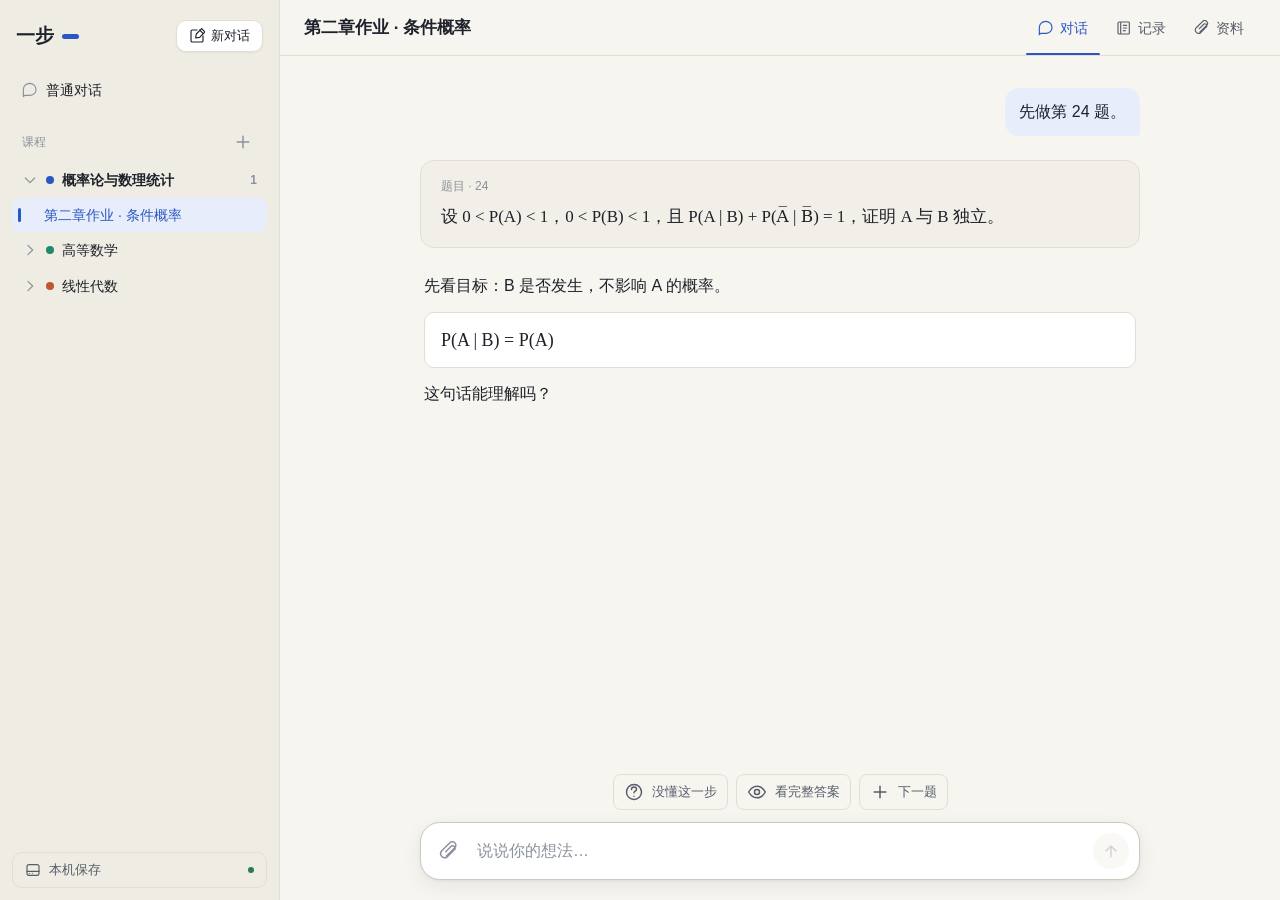
==== prototype/index.html @ a4c015f1 "Build StudentHelper web workspace and native iPhone client" ====
<!doctype html>
<html lang="zh-CN">
<head>
  <meta charset="utf-8"><meta name="viewport" content="width=device-width, initial-scale=1, viewport-fit=cover"><meta name="theme-color" content="#F7F5F0">
  <title>一步 · 从作业开始</title>
  <link rel="icon" href="data:image/svg+xml,%3Csvg xmlns='http://www.w3.org/2000/svg' viewBox='0 0 64 64'%3E%3Crect width='64' height='64' rx='16' fill='%23F7F5F0'/%3E%3Cpath d='M16 32h32' stroke='%232A57C4' stroke-width='6' stroke-linecap='round'/%3E%3C/svg%3E">
  <link rel="stylesheet" href="workspace.css"><script src="store.js" defer></script><script src="workspace.js" defer></script>
</head>
<body>
  <div class="yb-app">
    <aside class="yb-sidebar" id="sidebar" aria-label="课程与对话">
      <div class="yb-brandrow"><a class="yb-brand" href="#/">一步<span class="yb-brand-mark" aria-hidden="true"></span></a><button class="yb-btn yb-secondary" data-action="new" id="new-chat"></button></div>
      <nav class="yb-navigation" id="navigation"></nav><button class="yb-local yb-btn" data-action="account" id="account"></button>
    </aside>
    <button class="yb-scrim" id="nav-scrim" aria-label="收起课程列表" hidden></button>
    <main class="yb-main">
      <header class="yb-topbar"><button class="yb-btn yb-icon yb-mobile-menu" data-action="menu" aria-label="打开课程列表" aria-expanded="false" aria-controls="sidebar" id="mobile-menu"></button><div class="yb-top-title" id="top-title"></div><div id="question-jump"></div><nav class="yb-tabs" id="tabs" aria-label="课程内容"></nav></header>
      <div class="yb-stage" id="stage"></div>
    </main>
  </div>
  <div id="popover-root"></div><dialog class="yb-dialog" id="dialog" aria-labelledby="dialog-title"></dialog><div class="yb-toast" id="toast" role="status" hidden></div>
  <input id="file-input" type="file" accept="image/*,.pdf,.ppt,.pptx,.doc,.docx,.txt" multiple hidden>
</body>
</html>
---- prototype/workspace.css ----
:root{--paper:#F7F5F0;--paper-side:#EFECE4;--surface:#FFF;--surface-sunk:#F2EFE8;--ink:#1D2129;--ink-2:#565D69;--ink-3:#8B919B;--ink-4:#B8BCC3;--line:#E2DED4;--line-strong:#CFCAC0;--accent:#2A57C4;--accent-hover:#234AA8;--accent-soft:#E7EDFA;--amber:#A86A12;--amber-soft:#FBF0DA;--danger:#B93A26;--danger-soft:#FAE7E3;--ok:#2E7A4E;--scrim:rgba(20,22,26,.36);--font-ui:-apple-system,BlinkMacSystemFont,"Segoe UI","PingFang SC","Hiragino Sans GB","Microsoft YaHei UI","Microsoft YaHei",sans-serif;--font-math:"Cambria Math","STIX Two Math","Times New Roman","Songti SC",SimSun,serif;--side-w:280px;--col-chat:720px;--col-doc:720px;--sh-1:0 1px 2px rgba(29,33,41,.06);--sh-2:0 1px 3px rgba(29,33,41,.06),0 6px 20px rgba(29,33,41,.07);--sh-3:0 4px 12px rgba(29,33,41,.08),0 16px 40px rgba(29,33,41,.14);--ease-out:cubic-bezier(.2,0,0,1);--ease-in:cubic-bezier(.4,0,1,1)}
*{box-sizing:border-box}html,body{margin:0;height:100%;overflow:hidden}body{font:400 15px/24px var(--font-ui);color:var(--ink);background:var(--paper);-webkit-font-smoothing:antialiased;text-rendering:optimizeLegibility}button,input,textarea{font:inherit}button{cursor:pointer;color:inherit}button:disabled{cursor:default;opacity:.4}a{color:var(--accent);text-decoration:none}button,input,textarea,a,summary{-webkit-tap-highlight-color:transparent}button:focus-visible,a:focus-visible,summary:focus-visible{outline:2px solid var(--accent);outline-offset:3px}input:focus-visible,textarea:focus-visible{outline:none}svg{width:20px;height:20px;flex-shrink:0;vertical-align:middle}h1,h2,h3,p{margin:0}h1{font-size:22px;line-height:30px;font-weight:600}h2{font-size:17px;line-height:26px;font-weight:600}p{overflow-wrap:anywhere}small{font-size:12px;line-height:18px;color:var(--ink-3)}[hidden]{display:none!important}
.yb-app{display:flex;height:100dvh}.yb-sidebar{width:var(--side-w);flex-shrink:0;background:var(--paper-side);border-right:1px solid var(--line);padding:12px;display:flex;flex-direction:column;z-index:30}.yb-brandrow{height:48px;display:flex;align-items:center;justify-content:space-between;gap:12px;margin:0 4px 12px}.yb-brand{color:var(--ink);font-size:19px;font-weight:600;display:flex;align-items:center;gap:8px}.yb-brand-mark{height:5px;width:17px;border-radius:9px;background:var(--accent)}.yb-btn{height:36px;display:inline-flex;align-items:center;justify-content:center;gap:8px;padding:0 12px;border:1px solid transparent;border-radius:10px;font-size:14px;line-height:20px;font-weight:500;background:transparent;white-space:nowrap;transition:background 180ms,color 180ms,border-color 180ms,transform 120ms var(--ease-out)}.yb-btn:active:not(:disabled),.yb-chip:active{transform:scale(.97);transition:transform 80ms}.yb-primary{color:#FFF;background:var(--accent)}.yb-secondary{background:var(--surface);border-color:var(--line);box-shadow:var(--sh-1)}.yb-ghost{color:var(--ink-2)}.yb-icon{width:36px;padding:0}.yb-brandrow .yb-btn{height:32px;font-size:13px;gap:6px}.yb-brandrow .yb-btn svg{width:16px;height:16px}.yb-navigation{flex:1;overflow-y:auto;scrollbar-width:thin;padding-bottom:24px}.yb-navrow{display:flex;width:100%;align-items:center;gap:8px;min-height:36px;padding:6px 10px;text-align:left;border:0;background:transparent;border-radius:8px;font-size:14px;line-height:20px;position:relative}.yb-navrow .yb-nav-name{flex:1;min-width:0;overflow:hidden;text-overflow:ellipsis;white-space:nowrap}.yb-navrow svg{width:16px;height:16px;color:var(--ink-3)}.yb-course.selected>.yb-navrow{font-weight:600}.yb-chevron{transition:transform 240ms var(--ease-out)}.yb-course.expanded>.yb-navrow .yb-chevron{transform:rotate(90deg)}.yb-course-dot{width:8px;height:8px;border-radius:50%;flex-shrink:0}.yb-count{font-size:12px;line-height:16px;color:var(--ink-3)}.yb-group-title{display:flex;align-items:center;justify-content:space-between;margin:20px 10px 6px;color:var(--ink-3);font:500 12px/16px var(--font-ui)}.yb-group-title button{width:28px;height:28px}.yb-session-group{overflow:hidden;display:grid;grid-template-rows:0fr;transition:grid-template-rows 240ms var(--ease-out)}.yb-course.expanded .yb-session-group{grid-template-rows:1fr}.yb-session-inner{overflow:hidden;min-height:0}.yb-session{padding-left:32px;min-height:34px;color:var(--ink-2);font-size:14px}.yb-session.selected{background:var(--accent-soft);color:var(--accent)}.yb-session.selected::before{content:"";position:absolute;width:3px;left:6px;top:10px;bottom:10px;border-radius:9px;background:var(--accent)}.yb-draft{color:var(--amber);font-size:12px}.yb-all{color:var(--ink-3);font-size:12px;padding-left:32px}.yb-local{width:100%;justify-content:flex-start;border:1px solid var(--line);color:var(--ink-2);font-size:13px}.yb-local svg{width:16px;height:16px}.yb-save-dot{width:6px;height:6px;background:var(--ok);border-radius:50%;margin-left:auto}.yb-main{flex:1;min-width:0;display:flex;flex-direction:column}.yb-topbar{height:56px;flex-shrink:0;display:flex;align-items:center;gap:12px;padding:0 24px;border-bottom:1px solid var(--line);background:var(--paper)}.yb-top-title{font-size:17px;line-height:26px;font-weight:600;min-width:0;overflow:hidden;text-overflow:ellipsis;white-space:nowrap}.yb-tabs{display:flex;gap:4px;margin-left:auto;align-self:stretch;position:relative;flex-shrink:0}.yb-tab{display:flex;gap:6px;align-items:center;padding:0 12px;background:none;border:0;font-size:14px;color:var(--ink-2);position:relative;z-index:1}.yb-tab svg{width:16px;height:16px}.yb-tab.active{color:var(--accent)}.yb-tab-line{position:absolute;height:2px;background:var(--accent);bottom:0;left:0;border-radius:9px;pointer-events:none;transition:width 200ms var(--ease-out),transform 200ms var(--ease-out)}.yb-mobile-menu{display:none}.yb-stage{flex:1;min-height:0;position:relative;display:flex;flex-direction:column}.yb-chat{flex:1;min-height:0;display:flex;flex-direction:column;position:relative}.yb-chat-scroll{flex:1;min-height:0;overflow-y:auto;scrollbar-width:thin;overscroll-behavior:contain;overflow-anchor:none}.yb-messages{max-width:var(--col-chat);margin:0 auto;padding:32px 0 28px;display:flex;flex-direction:column;gap:24px}.yb-msg{font:400 16px/28px var(--font-ui);overflow-wrap:anywhere;min-width:0}.yb-user{align-self:flex-end;max-width:80%;background:var(--accent-soft);border-radius:14px 14px 4px 14px;padding:10px 14px;white-space:pre-wrap}.yb-teacher{padding:0 4px;white-space:pre-wrap}.yb-teacher p+p{margin-top:8px}.yb-paper{padding:16px 20px;background:var(--surface-sunk);border:1px solid var(--line);border-radius:14px}.yb-paper>small{display:block;margin-bottom:8px}.yb-math{font-family:var(--font-math);font-size:1.06em}.yb-formula{font-family:var(--font-math);font-size:18px;line-height:30px;margin:12px 0;padding:12px 16px;background:var(--surface);border:1px solid var(--line);border-radius:10px;white-space:pre-wrap;overflow-wrap:anywhere}.yb-divider{display:flex;align-items:center;gap:16px;color:var(--ink-3);font-size:12px;line-height:20px;margin:8px 0}.yb-divider::before,.yb-divider::after{content:"";height:1px;background:var(--line);flex:1}.yb-record-saved{display:flex;align-items:center;gap:12px;border:1px solid var(--line);background:var(--surface);border-radius:14px;padding:8px 12px;font-size:14px}.yb-record-saved>svg{color:var(--ok)}.yb-record-saved button{margin-left:auto}.yb-composer-area{flex-shrink:0;width:100%;padding:0 24px max(20px,env(safe-area-inset-bottom))}.yb-composer-column{max-width:var(--col-chat);margin:auto}.yb-quick{display:flex;gap:8px;margin-bottom:12px;justify-content:center}.yb-chip{border:1px solid var(--line);background:transparent;border-radius:8px;padding:5px 10px;min-height:30px;font:400 13px/20px var(--font-ui);color:var(--ink-2)}.yb-composer{display:flex;align-items:flex-end;gap:8px;background:var(--surface);border:1px solid var(--line-strong);border-radius:20px;box-shadow:var(--sh-2);padding:8px 10px;transition:border-color 180ms}.yb-composer:focus-within{border-color:var(--accent)}.yb-composer textarea{flex:1;min-width:0;resize:none;border:0;background:none;color:var(--ink);padding:7px 2px;max-height:160px;line-height:26px;min-height:40px;font-size:16px}.yb-composer textarea::placeholder{color:var(--ink-3)}.yb-send{border-radius:50%;background:var(--accent);color:white;margin-bottom:2px}.yb-send:disabled{background:var(--surface-sunk);color:var(--ink-3)}.yb-attach{color:var(--ink-3);margin-bottom:2px}.yb-welcome{flex:1;display:flex;flex-direction:column;align-items:center;justify-content:center;padding:40px 24px;text-align:center;min-height:220px}.yb-welcome h1{font-size:24px;line-height:34px;margin-top:20px}.yb-welcome p{color:var(--ink-2);font-size:15px;margin-top:8px}.yb-welcome button{margin-top:24px}.yb-illustration{width:120px;height:96px;color:var(--ink-3)}.yb-typing{display:flex;align-items:center;gap:5px;min-height:28px;padding:4px}.yb-typing i{width:5px;height:5px;background:var(--ink-3);border-radius:50%}.yb-typing i:nth-child(2){opacity:.65}.yb-typing i:nth-child(3){opacity:.35}.yb-fail{color:var(--danger);font-size:14px;display:flex;align-items:center;gap:12px;background:var(--danger-soft);border-radius:10px;padding:10px 14px}.yb-fail button{margin-left:auto;color:var(--danger);flex-shrink:0}.yb-new-reply{position:absolute;bottom:16px;left:50%;transform:translateX(-50%);background:var(--surface);box-shadow:var(--sh-2);border-color:var(--line);border-radius:100px}.yb-page-scroll{flex:1;min-height:0;overflow-y:auto;scrollbar-width:thin}.yb-page{width:min(var(--col-doc),calc(100% - 48px));margin:32px auto 64px}.yb-page-heading{display:flex;align-items:center;justify-content:space-between;gap:16px;margin-bottom:24px}.yb-page-heading .yb-btn svg{width:18px;height:18px}.yb-tools{display:flex;align-items:center;gap:12px;margin-bottom:24px}.yb-search{display:flex;align-items:center;gap:10px;padding:0 12px;height:40px;background:var(--surface-sunk);border:1px solid transparent;border-radius:10px;flex:1;min-width:0}.yb-search:focus-within{border-color:var(--accent)}.yb-search svg{width:18px;height:18px;color:var(--ink-3)}.yb-search input{width:100%;border:0;background:transparent;font-size:14px;color:var(--ink);min-width:0}.yb-search input::placeholder{color:var(--ink-3)}.yb-list{display:flex;flex-direction:column;gap:12px}.yb-card{border:1px solid var(--line);border-radius:10px;background:var(--surface);padding:20px;text-align:left;width:100%}.yb-record-row{display:flex;align-items:flex-start;gap:16px}.yb-record-number{font:400 26px/36px var(--font-math);color:var(--accent);width:42px;flex-shrink:0}.yb-record-body{flex:1;min-width:0}.yb-record-body h2{font-size:16px;line-height:26px}.yb-record-body>p{color:var(--ink-2);font-size:14px;line-height:24px;margin:8px 0 12px}.yb-record-meta{display:flex;gap:12px;align-items:center;flex-wrap:wrap}.yb-tag{font-size:12px;line-height:20px;padding:0 6px;border-radius:6px;background:var(--surface-sunk);color:var(--ink-2)}.yb-record-row>.yb-chevron{margin-top:8px;width:16px;height:16px;color:var(--ink-3)}.yb-empty{display:flex;flex-direction:column;align-items:center;justify-content:center;min-height:300px;text-align:center;gap:16px}.yb-empty p{font-size:15px;color:var(--ink-2)}.yb-back{margin-bottom:20px;padding-left:0;color:var(--ink-2)}.yb-detail-title{margin-bottom:8px}.yb-detail-meta{display:flex;align-items:center;gap:12px;margin-bottom:24px}.yb-detail .yb-paper{font-size:16px;line-height:28px;margin-bottom:24px}.yb-section{margin-top:28px}.yb-section h2{margin-bottom:12px}.yb-section p{line-height:28px;color:var(--ink-2);font-size:15px}.yb-journey{display:flex;flex-direction:column;gap:12px;border-left:1px solid var(--line-strong);margin-left:5px;padding:2px 0 2px 20px}.yb-journey p{position:relative}.yb-journey p::before{position:absolute;content:"";width:7px;height:7px;left:-24px;top:10px;border:1px solid var(--line-strong);background:var(--paper);border-radius:50%}.yb-quote{border-left:2px solid var(--amber);padding:4px 16px;margin-top:12px}.yb-quote>span{color:var(--amber);font-size:12px}.yb-quote p{color:var(--ink);margin-top:4px;font-size:15px}.yb-fold{border:1px solid var(--line);border-radius:14px;overflow:hidden;background:var(--surface);margin-top:12px}.yb-fold>summary{display:flex;gap:8px;align-items:center;cursor:pointer;list-style:none;min-height:52px;padding:14px 16px;font-size:15px}.yb-fold>summary::-webkit-details-marker{display:none}.yb-fold>summary svg:last-child{margin-left:auto;transition:transform 240ms var(--ease-out)}.yb-fold[open]>summary svg:last-child{transform:rotate(90deg)}.yb-fold-body{padding:0 16px 20px;font-size:15px;line-height:28px;overflow:hidden}.yb-fold-body p+p{margin-top:12px}.yb-step-list{list-style:none;margin:0;padding:0;counter-reset:steps}.yb-step-list li{counter-increment:steps;padding:8px 0;display:flex;gap:12px;line-height:26px}.yb-step-list li::before{content:counter(steps);font-size:13px;color:var(--accent);background:var(--accent-soft);width:24px;height:24px;text-align:center;flex-shrink:0;border-radius:50%}.yb-concepts{display:flex;gap:8px;flex-wrap:wrap;margin-top:16px}.yb-history{display:flex;flex-direction:column;gap:20px;margin-top:16px}.yb-file{display:flex;align-items:center;gap:16px}.yb-file>svg{width:28px;height:28px;color:var(--accent)}.yb-file div{min-width:0;flex:1}.yb-file strong{font-weight:500;font-size:15px;display:block;overflow-wrap:anywhere}.yb-file small{display:block;margin-top:4px}.yb-review-question{margin-bottom:24px;font-size:16px;line-height:28px}.yb-review-actions{display:flex;gap:12px;margin-top:20px}.yb-muted{font-size:13px;color:var(--ink-3)}.yb-popover{position:fixed;z-index:60;background:var(--surface);border:1px solid var(--line);border-radius:14px;box-shadow:var(--sh-3);padding:8px;max-height:min(480px,70dvh);overflow-y:auto;width:240px;transform-origin:top right}.yb-popover .yb-navrow{min-height:40px;font-size:14px}.yb-popover .yb-navrow svg{width:18px;height:18px}.yb-popover-label{padding:8px 10px;font-size:12px;color:var(--ink-3)}.yb-status-row{display:flex;align-items:center;gap:10px;padding:10px;font-size:13px;color:var(--ink-2)}.yb-status-row svg{width:18px;height:18px;color:var(--ink-3)}.yb-status-row small{margin-left:auto}.yb-dialog{color:var(--ink);border:1px solid var(--line);background:var(--surface);border-radius:14px;padding:24px;width:min(480px,calc(100vw - 32px));box-shadow:var(--sh-3)}.yb-dialog::backdrop{background:var(--scrim)}.yb-dialog-head{display:flex;align-items:center;justify-content:space-between;margin-bottom:24px}.yb-dialog-head h2{font-size:20px;line-height:28px}.yb-dialog label{display:block;color:var(--ink-2);font-size:13px;margin-bottom:8px}.yb-textfield{width:100%;border:1px solid var(--line-strong);border-radius:10px;padding:11px 12px;color:var(--ink);background:var(--surface)}.yb-textfield:focus{border-color:var(--accent)}.yb-dialog-actions{margin-top:24px;display:flex;justify-content:flex-end;gap:8px}.yb-colors{display:flex;gap:12px;margin-top:12px}.yb-colors button{width:28px;height:28px;border-radius:50%;background:var(--swatch);border:3px solid var(--surface)}.yb-colors button[aria-pressed=true]{outline:2px solid var(--swatch);outline-offset:2px}.yb-toast{position:fixed;bottom:24px;left:calc(50% + var(--side-w)/2);transform:translateX(-50%);z-index:80;border:1px solid var(--line);background:var(--surface);box-shadow:var(--sh-2);border-radius:100px;padding:10px 18px;font-size:13px;max-width:calc(100vw - 32px);text-align:center}.yb-scrim{position:fixed;inset:0;background:var(--scrim);border:0;z-index:25}.yb-filter-on{background:var(--accent-soft);color:var(--accent)}.yb-inline-note{font-size:13px;color:var(--ink-2);margin-bottom:24px}
@media(hover:hover){.yb-primary:hover{background:var(--accent-hover)}.yb-secondary:hover{border-color:var(--line-strong)}.yb-navrow:hover,.yb-ghost:hover,.yb-icon:hover:not(.yb-send){background:rgba(29,33,41,.045)}.yb-chip:hover{border-color:var(--line-strong);background:var(--surface)}.yb-card:is(button):hover{border-color:var(--line-strong);box-shadow:var(--sh-1)}}
@media(min-width:1600px){:root{--col-chat:760px}}
@media(min-width:768px) and (max-width:1199px){:root{--side-w:248px}.yb-messages{width:calc(100% - 48px)}}
@media(min-width:1200px){.yb-messages{width:calc(100% - 64px)}}
@media(max-width:767px){:root{--side-w:min(86vw,320px)}.yb-sidebar{position:fixed;top:0;bottom:0;left:0;width:var(--side-w);transform:translateX(-100%);padding-top:max(12px,env(safe-area-inset-top));padding-bottom:max(12px,env(safe-area-inset-bottom));visibility:hidden}.yb-sidebar.open{transform:translateX(0);visibility:visible}.yb-mobile-menu{display:inline-flex;flex-shrink:0}.yb-topbar{height:auto;min-height:52px;flex-wrap:wrap;gap:4px;padding:4px 12px 0}.yb-top-title{font-size:16px;line-height:24px;flex:1}.yb-tabs{width:100%;height:40px;margin:0;justify-content:center}.yb-tab{padding:0 16px;min-width:88px;justify-content:center}.yb-btn.yb-icon{height:44px;width:44px}.yb-navigation .yb-navrow{min-height:44px}.yb-group-title button{width:36px;height:36px}.yb-local{height:44px}.yb-messages{padding:24px 16px;gap:24px}.yb-user{max-width:86%}.yb-paper{padding:14px 16px}.yb-composer-area{padding:0 12px max(12px,env(safe-area-inset-bottom))}.yb-composer{padding:6px;border-radius:20px;gap:4px}.yb-composer textarea{padding:9px 2px;min-height:44px}.yb-quick{margin-bottom:10px;gap:8px}.yb-chip{min-height:44px;font-size:12px}.yb-page{width:calc(100% - 32px);margin-top:24px}.yb-page-heading{margin-bottom:20px}.yb-card{padding:16px}.yb-record-row{gap:12px}.yb-record-number{width:30px;font-size:24px}.yb-record-body>p{font-size:13px;line-height:22px}.yb-record-meta{gap:8px}.yb-page-heading .yb-btn{height:44px}.yb-search{height:44px}.yb-tools{gap:8px}.yb-tools .yb-btn{height:44px;width:44px;padding:0}.yb-dialog{position:fixed;bottom:0;top:auto;margin:0;border-radius:20px 20px 0 0;width:100%;max-width:none;padding:24px 20px max(24px,env(safe-area-inset-bottom))}.yb-dialog-actions .yb-btn{height:44px}.yb-colors button{width:44px;height:44px;border-width:9px}.yb-toast{left:50%;bottom:max(24px,env(safe-area-inset-bottom));min-width:180px}.yb-welcome{padding:24px 16px}.yb-fold>summary{min-height:56px}.yb-review-actions{flex-wrap:wrap}.yb-new-reply{bottom:12px}.yb-popover{max-width:calc(100vw - 24px)}.keyboard-open .yb-tabs{display:none}}
@media(prefers-reduced-motion:reduce){*,*::before,*::after{scroll-behavior:auto!important;transition-duration:120ms!important;transition-timing-function:linear!important}.yb-btn:active:not(:disabled),.yb-chip:active{transform:none}.yb-session-group,.yb-chevron{transition:none}}
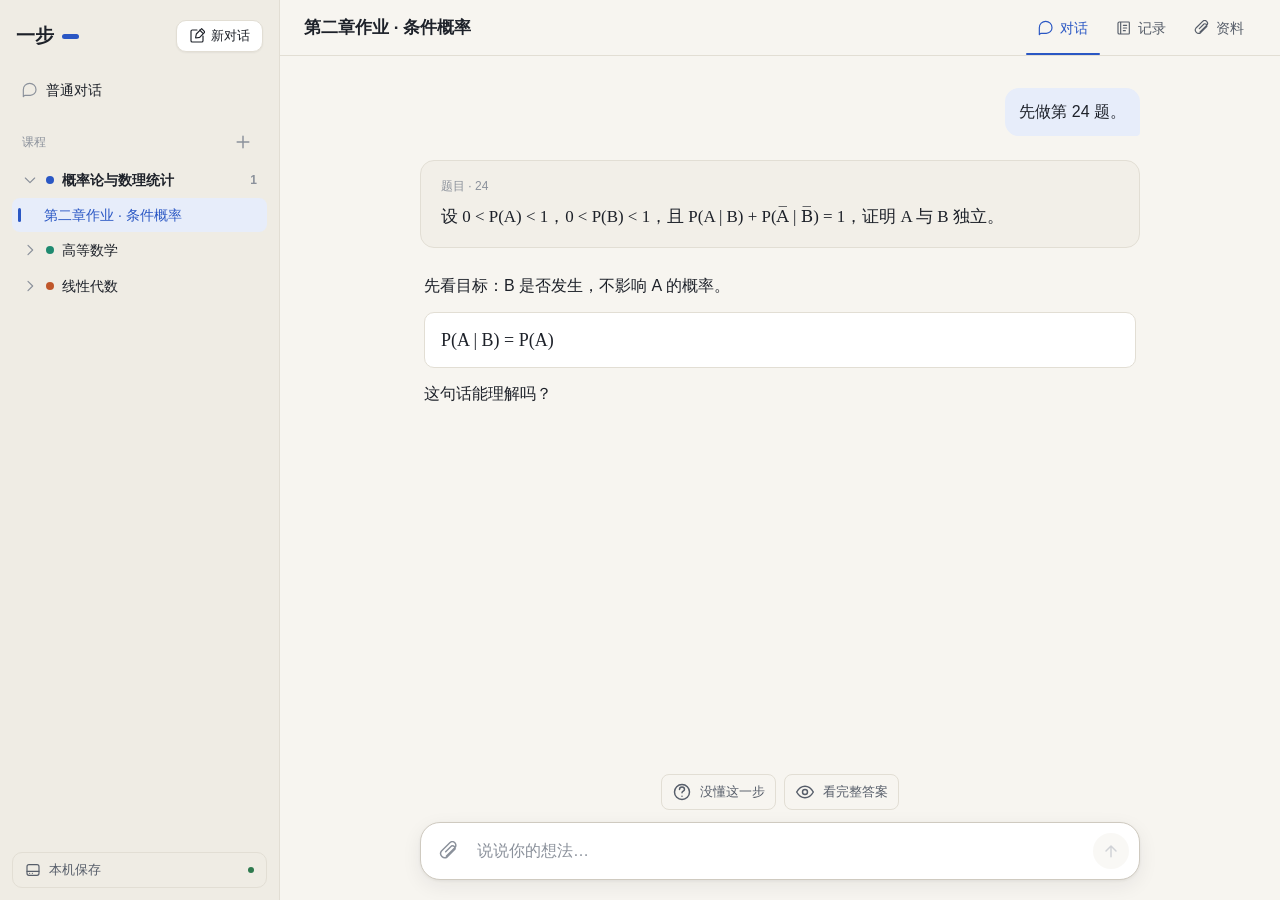
==== commit f1051bf6: "Render real teaching formulas and advance only through supplied homework questions" ====
--- a/prototype/index.html
+++ b/prototype/index.html
@@ -4,7 +4,7 @@
   <meta charset="utf-8"><meta name="viewport" content="width=device-width, initial-scale=1, viewport-fit=cover"><meta name="theme-color" content="#F7F5F0">
   <title>一步 · 从作业开始</title>
   <link rel="icon" href="data:image/svg+xml,%3Csvg xmlns='http://www.w3.org/2000/svg' viewBox='0 0 64 64'%3E%3Crect width='64' height='64' rx='16' fill='%23F7F5F0'/%3E%3Cpath d='M16 32h32' stroke='%232A57C4' stroke-width='6' stroke-linecap='round'/%3E%3C/svg%3E">
-  <link rel="stylesheet" href="workspace.css"><script src="store.js" defer></script><script src="workspace.js" defer></script>
+  <link rel="stylesheet" href="vendor/katex/katex.min.css"><link rel="stylesheet" href="workspace.css"><script src="vendor/katex/katex.min.js" defer></script><script src="math-render.js" defer></script><script src="store.js" defer></script><script src="workspace.js" defer></script>
 </head>
 <body>
   <div class="yb-app">
@@ -21,4 +21,4 @@
   <div id="popover-root"></div><dialog class="yb-dialog" id="dialog" aria-labelledby="dialog-title"></dialog><div class="yb-toast" id="toast" role="status" hidden></div>
   <input id="file-input" type="file" accept="image/*,.pdf,.ppt,.pptx,.doc,.docx,.txt" multiple hidden>
 </body>
-</html>
+</html>
--- a/prototype/workspace.css
+++ b/prototype/workspace.css
@@ -7,3 +7,5 @@
 @media(min-width:1200px){.yb-messages{width:calc(100% - 64px)}}
 @media(max-width:767px){:root{--side-w:min(86vw,320px)}.yb-sidebar{position:fixed;top:0;bottom:0;left:0;width:var(--side-w);transform:translateX(-100%);padding-top:max(12px,env(safe-area-inset-top));padding-bottom:max(12px,env(safe-area-inset-bottom));visibility:hidden}.yb-sidebar.open{transform:translateX(0);visibility:visible}.yb-mobile-menu{display:inline-flex;flex-shrink:0}.yb-topbar{height:auto;min-height:52px;flex-wrap:wrap;gap:4px;padding:4px 12px 0}.yb-top-title{font-size:16px;line-height:24px;flex:1}.yb-tabs{width:100%;height:40px;margin:0;justify-content:center}.yb-tab{padding:0 16px;min-width:88px;justify-content:center}.yb-btn.yb-icon{height:44px;width:44px}.yb-navigation .yb-navrow{min-height:44px}.yb-group-title button{width:36px;height:36px}.yb-local{height:44px}.yb-messages{padding:24px 16px;gap:24px}.yb-user{max-width:86%}.yb-paper{padding:14px 16px}.yb-composer-area{padding:0 12px max(12px,env(safe-area-inset-bottom))}.yb-composer{padding:6px;border-radius:20px;gap:4px}.yb-composer textarea{padding:9px 2px;min-height:44px}.yb-quick{margin-bottom:10px;gap:8px}.yb-chip{min-height:44px;font-size:12px}.yb-page{width:calc(100% - 32px);margin-top:24px}.yb-page-heading{margin-bottom:20px}.yb-card{padding:16px}.yb-record-row{gap:12px}.yb-record-number{width:30px;font-size:24px}.yb-record-body>p{font-size:13px;line-height:22px}.yb-record-meta{gap:8px}.yb-page-heading .yb-btn{height:44px}.yb-search{height:44px}.yb-tools{gap:8px}.yb-tools .yb-btn{height:44px;width:44px;padding:0}.yb-dialog{position:fixed;bottom:0;top:auto;margin:0;border-radius:20px 20px 0 0;width:100%;max-width:none;padding:24px 20px max(24px,env(safe-area-inset-bottom))}.yb-dialog-actions .yb-btn{height:44px}.yb-colors button{width:44px;height:44px;border-width:9px}.yb-toast{left:50%;bottom:max(24px,env(safe-area-inset-bottom));min-width:180px}.yb-welcome{padding:24px 16px}.yb-fold>summary{min-height:56px}.yb-review-actions{flex-wrap:wrap}.yb-new-reply{bottom:12px}.yb-popover{max-width:calc(100vw - 24px)}.keyboard-open .yb-tabs{display:none}}
 @media(prefers-reduced-motion:reduce){*,*::before,*::after{scroll-behavior:auto!important;transition-duration:120ms!important;transition-timing-function:linear!important}.yb-btn:active:not(:disabled),.yb-chip:active{transform:none}.yb-session-group,.yb-chevron{transition:none}}
+.yb-session-wrap{position:relative}.yb-session-wrap>.yb-session{padding-right:36px}.yb-session-more{position:absolute;right:0;top:0;width:30px;height:34px;opacity:0;color:var(--ink-3)}.yb-session-wrap:hover .yb-session-more,.yb-session-wrap:focus-within .yb-session-more{opacity:1}.yb-danger{color:var(--danger)}.yb-delete{background:var(--danger);color:white}.yb-inline-math{white-space:normal}.yb-formula{overflow-x:auto;white-space:normal}.yb-formula .katex-display{margin:0;text-align:left}.yb-formula .katex-display>.katex{text-align:left;white-space:normal}.yb-msg .katex{font-size:1.06em}.yb-formula .katex{font-size:1.12em}.yb-msg .katex-html{white-space:normal}
+@media(max-width:767px){.yb-session-more{opacity:1;width:44px;height:44px}.yb-session-wrap>.yb-session{padding-right:46px}}
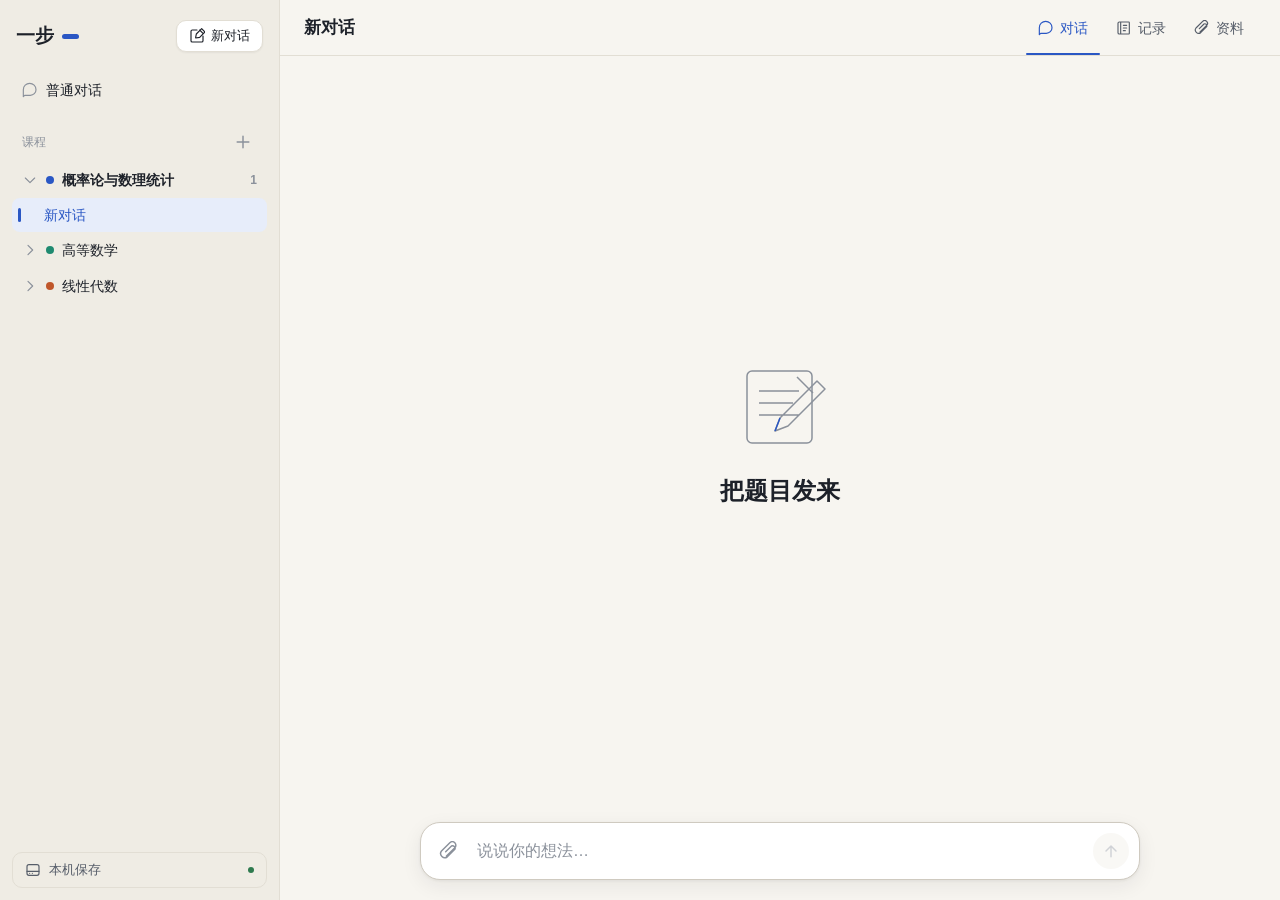
==== commit 87aa7fbf: "Support real homework images and remove sample onboarding" ====
--- a/prototype/index.html
+++ b/prototype/index.html
@@ -4,7 +4,7 @@
   <meta charset="utf-8"><meta name="viewport" content="width=device-width, initial-scale=1, viewport-fit=cover"><meta name="theme-color" content="#F7F5F0">
   <title>一步 · 从作业开始</title>
   <link rel="icon" href="data:image/svg+xml,%3Csvg xmlns='http://www.w3.org/2000/svg' viewBox='0 0 64 64'%3E%3Crect width='64' height='64' rx='16' fill='%23F7F5F0'/%3E%3Cpath d='M16 32h32' stroke='%232A57C4' stroke-width='6' stroke-linecap='round'/%3E%3C/svg%3E">
-  <link rel="stylesheet" href="vendor/katex/katex.min.css"><link rel="stylesheet" href="workspace.css"><script src="vendor/katex/katex.min.js" defer></script><script src="math-render.js" defer></script><script src="store.js" defer></script><script src="workspace.js" defer></script>
+<link rel="stylesheet" href="vendor/katex/katex.min.css"><link rel="stylesheet" href="workspace.css"><script src="vendor/katex/katex.min.js" defer></script><script src="math-render.js" defer></script><script src="images.js" defer></script><script src="store.js" defer></script><script src="workspace.js" defer></script>
 </head>
 <body>
   <div class="yb-app">
--- a/prototype/workspace.css
+++ b/prototype/workspace.css
@@ -8,4 +8,7 @@
 @media(max-width:767px){:root{--side-w:min(86vw,320px)}.yb-sidebar{position:fixed;top:0;bottom:0;left:0;width:var(--side-w);transform:translateX(-100%);padding-top:max(12px,env(safe-area-inset-top));padding-bottom:max(12px,env(safe-area-inset-bottom));visibility:hidden}.yb-sidebar.open{transform:translateX(0);visibility:visible}.yb-mobile-menu{display:inline-flex;flex-shrink:0}.yb-topbar{height:auto;min-height:52px;flex-wrap:wrap;gap:4px;padding:4px 12px 0}.yb-top-title{font-size:16px;line-height:24px;flex:1}.yb-tabs{width:100%;height:40px;margin:0;justify-content:center}.yb-tab{padding:0 16px;min-width:88px;justify-content:center}.yb-btn.yb-icon{height:44px;width:44px}.yb-navigation .yb-navrow{min-height:44px}.yb-group-title button{width:36px;height:36px}.yb-local{height:44px}.yb-messages{padding:24px 16px;gap:24px}.yb-user{max-width:86%}.yb-paper{padding:14px 16px}.yb-composer-area{padding:0 12px max(12px,env(safe-area-inset-bottom))}.yb-composer{padding:6px;border-radius:20px;gap:4px}.yb-composer textarea{padding:9px 2px;min-height:44px}.yb-quick{margin-bottom:10px;gap:8px}.yb-chip{min-height:44px;font-size:12px}.yb-page{width:calc(100% - 32px);margin-top:24px}.yb-page-heading{margin-bottom:20px}.yb-card{padding:16px}.yb-record-row{gap:12px}.yb-record-number{width:30px;font-size:24px}.yb-record-body>p{font-size:13px;line-height:22px}.yb-record-meta{gap:8px}.yb-page-heading .yb-btn{height:44px}.yb-search{height:44px}.yb-tools{gap:8px}.yb-tools .yb-btn{height:44px;width:44px;padding:0}.yb-dialog{position:fixed;bottom:0;top:auto;margin:0;border-radius:20px 20px 0 0;width:100%;max-width:none;padding:24px 20px max(24px,env(safe-area-inset-bottom))}.yb-dialog-actions .yb-btn{height:44px}.yb-colors button{width:44px;height:44px;border-width:9px}.yb-toast{left:50%;bottom:max(24px,env(safe-area-inset-bottom));min-width:180px}.yb-welcome{padding:24px 16px}.yb-fold>summary{min-height:56px}.yb-review-actions{flex-wrap:wrap}.yb-new-reply{bottom:12px}.yb-popover{max-width:calc(100vw - 24px)}.keyboard-open .yb-tabs{display:none}}
 @media(prefers-reduced-motion:reduce){*,*::before,*::after{scroll-behavior:auto!important;transition-duration:120ms!important;transition-timing-function:linear!important}.yb-btn:active:not(:disabled),.yb-chip:active{transform:none}.yb-session-group,.yb-chevron{transition:none}}
 .yb-session-wrap{position:relative}.yb-session-wrap>.yb-session{padding-right:36px}.yb-session-more{position:absolute;right:0;top:0;width:30px;height:34px;opacity:0;color:var(--ink-3)}.yb-session-wrap:hover .yb-session-more,.yb-session-wrap:focus-within .yb-session-more{opacity:1}.yb-danger{color:var(--danger)}.yb-delete{background:var(--danger);color:white}.yb-inline-math{white-space:normal}.yb-formula{overflow-x:auto;white-space:normal}.yb-formula .katex-display{margin:0;text-align:left}.yb-formula .katex-display>.katex{text-align:left;white-space:normal}.yb-msg .katex{font-size:1.06em}.yb-formula .katex{font-size:1.12em}.yb-msg .katex-html{white-space:normal}
-@media(max-width:767px){.yb-session-more{opacity:1;width:44px;height:44px}.yb-session-wrap>.yb-session{padding-right:46px}}
+@media(max-width:767px){.yb-session-more{opacity:1;width:44px;height:44px}.yb-session-wrap>.yb-session{padding-right:46px}}
+.yb-composer{flex-direction:column;align-items:stretch}.yb-composer-row{display:flex;align-items:flex-end;gap:8px;width:100%}.yb-composer.drag-over{border-color:var(--accent);background:var(--accent-soft)}.yb-draft-images{display:flex;gap:12px;padding:6px 4px 4px;overflow-x:auto;align-items:center}.yb-draft-image{position:relative;flex-shrink:0}.yb-thumbnail{width:84px;height:84px;display:block;border:1px solid var(--line);padding:0;border-radius:10px;background:var(--surface-sunk);overflow:hidden}.yb-thumbnail img{height:100%;width:100%;object-fit:cover;display:block}.yb-remove-image.yb-btn{position:absolute;top:-5px;right:-5px;width:24px;height:24px;border-radius:50%;background:var(--surface);border-color:var(--line);box-shadow:var(--sh-1)}.yb-remove-image svg{height:13px;width:13px}.yb-image-loading{width:20px;height:20px;border:2px solid var(--line);border-top-color:var(--accent);border-radius:50%;animation:yb-image-spin 900ms linear infinite;margin:20px}.yb-image-message{padding:8px;display:flex;flex-direction:column;gap:8px;max-width:min(500px,90%)}.yb-sent-images{display:flex;flex-wrap:wrap;gap:8px;min-width:0}.yb-chat-image{border:0;padding:0;background:var(--surface);border-radius:10px;display:block;max-width:100%;overflow:hidden;cursor:zoom-in}.yb-chat-image img{max-width:100%;max-height:340px;object-fit:contain;display:block;min-height:40px}.yb-image-missing{padding:12px;min-width:180px;cursor:default;font-size:13px;color:var(--ink-3)}.yb-visually-hidden{position:absolute;width:1px;height:1px;overflow:hidden;clip-path:inset(50%)}.yb-dialog.yb-image-viewer{position:fixed;inset:0;margin:auto;width:fit-content;max-width:calc(100vw - 48px);height:fit-content;max-height:calc(100dvh - 48px);padding:0;border-radius:14px;overflow:auto;background:var(--surface)}.yb-image-viewer::backdrop{background:rgba(18,22,29,.78);backdrop-filter:blur(6px)}.yb-image-viewer .yb-dialog-head{position:fixed;top:20px;right:20px;margin:0;z-index:2}.yb-image-viewer .yb-dialog-head button{border-radius:50%;background:var(--surface);box-shadow:var(--sh-2)}.yb-full-image{display:block;max-width:calc(100vw - 48px);max-height:calc(100dvh - 48px);object-fit:contain;margin:auto}.yb-image-viewer.zoomed{width:calc(100vw - 48px);height:calc(100dvh - 48px)}.yb-image-viewer.zoomed .yb-full-image{max-width:none;max-height:none;cursor:zoom-out}.yb-full-image{cursor:zoom-in}@keyframes yb-image-spin{to{transform:rotate(360deg)}}@media(max-width:767px){.yb-composer-row{gap:4px}.yb-remove-image.yb-btn{width:28px;height:28px;top:-4px;right:-4px}.yb-thumbnail{width:76px;height:76px}}@media(prefers-reduced-motion:reduce){.yb-image-loading{animation:none}}
+
+.yb-file-image{width:64px;height:64px;padding:0;border:1px solid var(--line);border-radius:10px;overflow:hidden;background:var(--surface-sunk);flex-shrink:0}.yb-file-image img{width:100%;height:100%;object-fit:contain;display:block}.yb-file>.yb-icon{flex-shrink:0}.yb-thumbnail img{object-fit:contain}
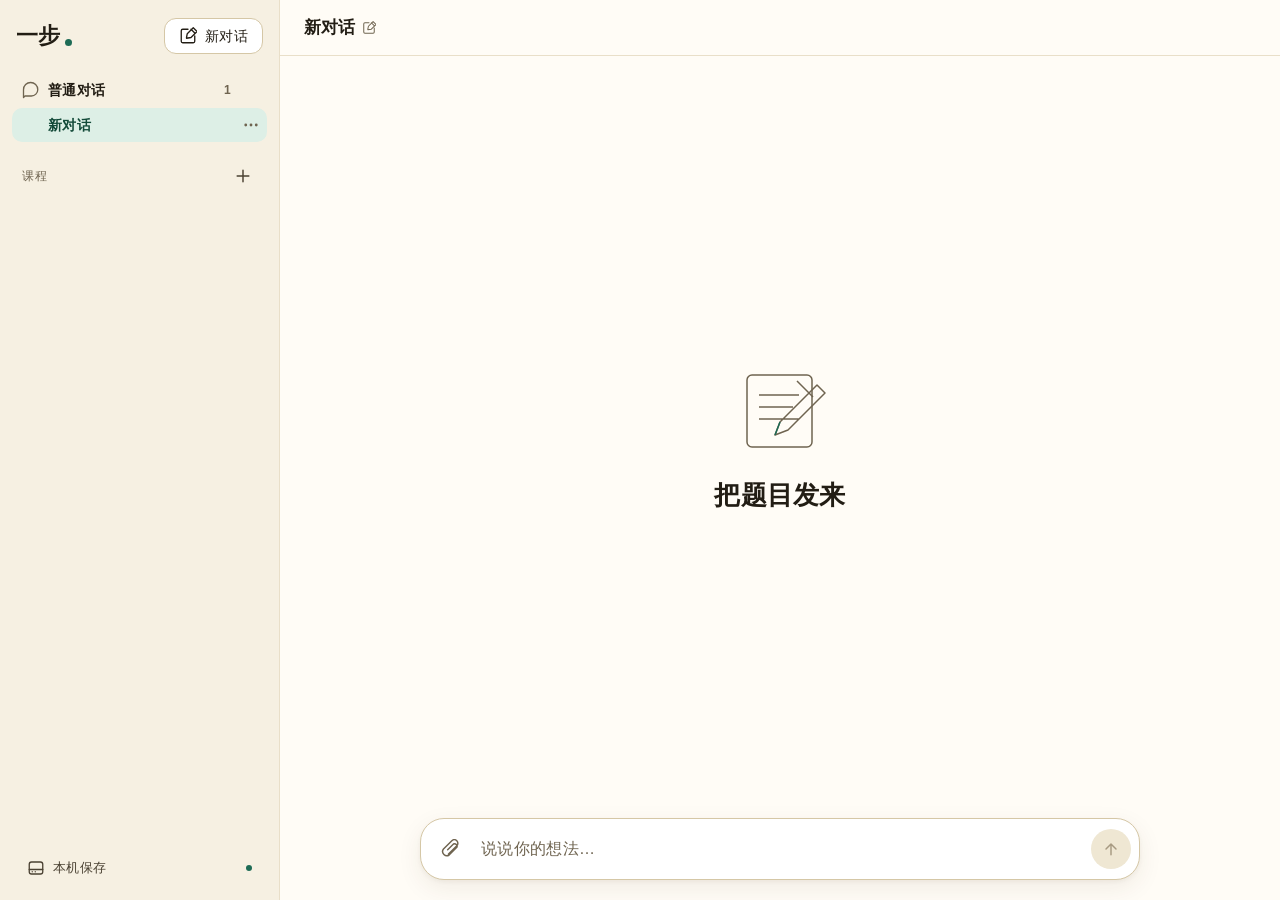
==== commit 153a8f63: "Apply Claude study UI and paced teaching replies" ====
--- a/prototype/index.html
+++ b/prototype/index.html
@@ -1,10 +1,11 @@
 <!doctype html>
 <html lang="zh-CN">
 <head>
-  <meta charset="utf-8"><meta name="viewport" content="width=device-width, initial-scale=1, viewport-fit=cover"><meta name="theme-color" content="#F7F5F0">
+  <meta charset="utf-8"><meta name="viewport" content="width=device-width, initial-scale=1, viewport-fit=cover"><meta name="theme-color" content="#FFFCF6">
   <title>一步 · 从作业开始</title>
-  <link rel="icon" href="data:image/svg+xml,%3Csvg xmlns='http://www.w3.org/2000/svg' viewBox='0 0 64 64'%3E%3Crect width='64' height='64' rx='16' fill='%23F7F5F0'/%3E%3Cpath d='M16 32h32' stroke='%232A57C4' stroke-width='6' stroke-linecap='round'/%3E%3C/svg%3E">
+  <link rel="icon" href="data:image/svg+xml,%3Csvg xmlns='http://www.w3.org/2000/svg' viewBox='0 0 64 64'%3E%3Crect width='64' height='64' rx='16' fill='%23FFFCF6'/%3E%3Cpath d='M16 34h32' stroke='%231D6B55' stroke-width='7' stroke-linecap='round'/%3E%3Ccircle cx='48' cy='20' r='4.5' fill='%231D6B55'/%3E%3C/svg%3E">
 <link rel="stylesheet" href="vendor/katex/katex.min.css"><link rel="stylesheet" href="workspace.css"><script src="vendor/katex/katex.min.js" defer></script><script src="math-render.js" defer></script><script src="images.js" defer></script><script src="store.js" defer></script><script src="workspace.js" defer></script>
+<link rel="stylesheet" href="reply-style.css">
 </head>
 <body>
   <div class="yb-app">
@@ -14,11 +15,11 @@
     </aside>
     <button class="yb-scrim" id="nav-scrim" aria-label="收起课程列表" hidden></button>
     <main class="yb-main">
-      <header class="yb-topbar"><button class="yb-btn yb-icon yb-mobile-menu" data-action="menu" aria-label="打开课程列表" aria-expanded="false" aria-controls="sidebar" id="mobile-menu"></button><div class="yb-top-title" id="top-title"></div><div id="question-jump"></div><nav class="yb-tabs" id="tabs" aria-label="课程内容"></nav></header>
+      <header class="yb-topbar"><button class="yb-btn yb-icon yb-mobile-menu" data-action="menu" aria-label="打开课程列表" aria-expanded="false" aria-controls="sidebar" id="mobile-menu"></button><button class="yb-top-title" id="top-title" type="button"></button><div id="question-jump"></div><nav class="yb-tabs" id="tabs" aria-label="课程内容"></nav></header>
       <div class="yb-stage" id="stage"></div>
     </main>
   </div>
   <div id="popover-root"></div><dialog class="yb-dialog" id="dialog" aria-labelledby="dialog-title"></dialog><div class="yb-toast" id="toast" role="status" hidden></div>
   <input id="file-input" type="file" accept="image/*,.pdf,.ppt,.pptx,.doc,.docx,.txt" multiple hidden>
 </body>
-</html>
+</html>
--- a/prototype/workspace.css
+++ b/prototype/workspace.css
@@ -1,14 +1,392 @@
-:root{--paper:#F7F5F0;--paper-side:#EFECE4;--surface:#FFF;--surface-sunk:#F2EFE8;--ink:#1D2129;--ink-2:#565D69;--ink-3:#8B919B;--ink-4:#B8BCC3;--line:#E2DED4;--line-strong:#CFCAC0;--accent:#2A57C4;--accent-hover:#234AA8;--accent-soft:#E7EDFA;--amber:#A86A12;--amber-soft:#FBF0DA;--danger:#B93A26;--danger-soft:#FAE7E3;--ok:#2E7A4E;--scrim:rgba(20,22,26,.36);--font-ui:-apple-system,BlinkMacSystemFont,"Segoe UI","PingFang SC","Hiragino Sans GB","Microsoft YaHei UI","Microsoft YaHei",sans-serif;--font-math:"Cambria Math","STIX Two Math","Times New Roman","Songti SC",SimSun,serif;--side-w:280px;--col-chat:720px;--col-doc:720px;--sh-1:0 1px 2px rgba(29,33,41,.06);--sh-2:0 1px 3px rgba(29,33,41,.06),0 6px 20px rgba(29,33,41,.07);--sh-3:0 4px 12px rgba(29,33,41,.08),0 16px 40px rgba(29,33,41,.14);--ease-out:cubic-bezier(.2,0,0,1);--ease-in:cubic-bezier(.4,0,1,1)}
-*{box-sizing:border-box}html,body{margin:0;height:100%;overflow:hidden}body{font:400 15px/24px var(--font-ui);color:var(--ink);background:var(--paper);-webkit-font-smoothing:antialiased;text-rendering:optimizeLegibility}button,input,textarea{font:inherit}button{cursor:pointer;color:inherit}button:disabled{cursor:default;opacity:.4}a{color:var(--accent);text-decoration:none}button,input,textarea,a,summary{-webkit-tap-highlight-color:transparent}button:focus-visible,a:focus-visible,summary:focus-visible{outline:2px solid var(--accent);outline-offset:3px}input:focus-visible,textarea:focus-visible{outline:none}svg{width:20px;height:20px;flex-shrink:0;vertical-align:middle}h1,h2,h3,p{margin:0}h1{font-size:22px;line-height:30px;font-weight:600}h2{font-size:17px;line-height:26px;font-weight:600}p{overflow-wrap:anywhere}small{font-size:12px;line-height:18px;color:var(--ink-3)}[hidden]{display:none!important}
-.yb-app{display:flex;height:100dvh}.yb-sidebar{width:var(--side-w);flex-shrink:0;background:var(--paper-side);border-right:1px solid var(--line);padding:12px;display:flex;flex-direction:column;z-index:30}.yb-brandrow{height:48px;display:flex;align-items:center;justify-content:space-between;gap:12px;margin:0 4px 12px}.yb-brand{color:var(--ink);font-size:19px;font-weight:600;display:flex;align-items:center;gap:8px}.yb-brand-mark{height:5px;width:17px;border-radius:9px;background:var(--accent)}.yb-btn{height:36px;display:inline-flex;align-items:center;justify-content:center;gap:8px;padding:0 12px;border:1px solid transparent;border-radius:10px;font-size:14px;line-height:20px;font-weight:500;background:transparent;white-space:nowrap;transition:background 180ms,color 180ms,border-color 180ms,transform 120ms var(--ease-out)}.yb-btn:active:not(:disabled),.yb-chip:active{transform:scale(.97);transition:transform 80ms}.yb-primary{color:#FFF;background:var(--accent)}.yb-secondary{background:var(--surface);border-color:var(--line);box-shadow:var(--sh-1)}.yb-ghost{color:var(--ink-2)}.yb-icon{width:36px;padding:0}.yb-brandrow .yb-btn{height:32px;font-size:13px;gap:6px}.yb-brandrow .yb-btn svg{width:16px;height:16px}.yb-navigation{flex:1;overflow-y:auto;scrollbar-width:thin;padding-bottom:24px}.yb-navrow{display:flex;width:100%;align-items:center;gap:8px;min-height:36px;padding:6px 10px;text-align:left;border:0;background:transparent;border-radius:8px;font-size:14px;line-height:20px;position:relative}.yb-navrow .yb-nav-name{flex:1;min-width:0;overflow:hidden;text-overflow:ellipsis;white-space:nowrap}.yb-navrow svg{width:16px;height:16px;color:var(--ink-3)}.yb-course.selected>.yb-navrow{font-weight:600}.yb-chevron{transition:transform 240ms var(--ease-out)}.yb-course.expanded>.yb-navrow .yb-chevron{transform:rotate(90deg)}.yb-course-dot{width:8px;height:8px;border-radius:50%;flex-shrink:0}.yb-count{font-size:12px;line-height:16px;color:var(--ink-3)}.yb-group-title{display:flex;align-items:center;justify-content:space-between;margin:20px 10px 6px;color:var(--ink-3);font:500 12px/16px var(--font-ui)}.yb-group-title button{width:28px;height:28px}.yb-session-group{overflow:hidden;display:grid;grid-template-rows:0fr;transition:grid-template-rows 240ms var(--ease-out)}.yb-course.expanded .yb-session-group{grid-template-rows:1fr}.yb-session-inner{overflow:hidden;min-height:0}.yb-session{padding-left:32px;min-height:34px;color:var(--ink-2);font-size:14px}.yb-session.selected{background:var(--accent-soft);color:var(--accent)}.yb-session.selected::before{content:"";position:absolute;width:3px;left:6px;top:10px;bottom:10px;border-radius:9px;background:var(--accent)}.yb-draft{color:var(--amber);font-size:12px}.yb-all{color:var(--ink-3);font-size:12px;padding-left:32px}.yb-local{width:100%;justify-content:flex-start;border:1px solid var(--line);color:var(--ink-2);font-size:13px}.yb-local svg{width:16px;height:16px}.yb-save-dot{width:6px;height:6px;background:var(--ok);border-radius:50%;margin-left:auto}.yb-main{flex:1;min-width:0;display:flex;flex-direction:column}.yb-topbar{height:56px;flex-shrink:0;display:flex;align-items:center;gap:12px;padding:0 24px;border-bottom:1px solid var(--line);background:var(--paper)}.yb-top-title{font-size:17px;line-height:26px;font-weight:600;min-width:0;overflow:hidden;text-overflow:ellipsis;white-space:nowrap}.yb-tabs{display:flex;gap:4px;margin-left:auto;align-self:stretch;position:relative;flex-shrink:0}.yb-tab{display:flex;gap:6px;align-items:center;padding:0 12px;background:none;border:0;font-size:14px;color:var(--ink-2);position:relative;z-index:1}.yb-tab svg{width:16px;height:16px}.yb-tab.active{color:var(--accent)}.yb-tab-line{position:absolute;height:2px;background:var(--accent);bottom:0;left:0;border-radius:9px;pointer-events:none;transition:width 200ms var(--ease-out),transform 200ms var(--ease-out)}.yb-mobile-menu{display:none}.yb-stage{flex:1;min-height:0;position:relative;display:flex;flex-direction:column}.yb-chat{flex:1;min-height:0;display:flex;flex-direction:column;position:relative}.yb-chat-scroll{flex:1;min-height:0;overflow-y:auto;scrollbar-width:thin;overscroll-behavior:contain;overflow-anchor:none}.yb-messages{max-width:var(--col-chat);margin:0 auto;padding:32px 0 28px;display:flex;flex-direction:column;gap:24px}.yb-msg{font:400 16px/28px var(--font-ui);overflow-wrap:anywhere;min-width:0}.yb-user{align-self:flex-end;max-width:80%;background:var(--accent-soft);border-radius:14px 14px 4px 14px;padding:10px 14px;white-space:pre-wrap}.yb-teacher{padding:0 4px;white-space:pre-wrap}.yb-teacher p+p{margin-top:8px}.yb-paper{padding:16px 20px;background:var(--surface-sunk);border:1px solid var(--line);border-radius:14px}.yb-paper>small{display:block;margin-bottom:8px}.yb-math{font-family:var(--font-math);font-size:1.06em}.yb-formula{font-family:var(--font-math);font-size:18px;line-height:30px;margin:12px 0;padding:12px 16px;background:var(--surface);border:1px solid var(--line);border-radius:10px;white-space:pre-wrap;overflow-wrap:anywhere}.yb-divider{display:flex;align-items:center;gap:16px;color:var(--ink-3);font-size:12px;line-height:20px;margin:8px 0}.yb-divider::before,.yb-divider::after{content:"";height:1px;background:var(--line);flex:1}.yb-record-saved{display:flex;align-items:center;gap:12px;border:1px solid var(--line);background:var(--surface);border-radius:14px;padding:8px 12px;font-size:14px}.yb-record-saved>svg{color:var(--ok)}.yb-record-saved button{margin-left:auto}.yb-composer-area{flex-shrink:0;width:100%;padding:0 24px max(20px,env(safe-area-inset-bottom))}.yb-composer-column{max-width:var(--col-chat);margin:auto}.yb-quick{display:flex;gap:8px;margin-bottom:12px;justify-content:center}.yb-chip{border:1px solid var(--line);background:transparent;border-radius:8px;padding:5px 10px;min-height:30px;font:400 13px/20px var(--font-ui);color:var(--ink-2)}.yb-composer{display:flex;align-items:flex-end;gap:8px;background:var(--surface);border:1px solid var(--line-strong);border-radius:20px;box-shadow:var(--sh-2);padding:8px 10px;transition:border-color 180ms}.yb-composer:focus-within{border-color:var(--accent)}.yb-composer textarea{flex:1;min-width:0;resize:none;border:0;background:none;color:var(--ink);padding:7px 2px;max-height:160px;line-height:26px;min-height:40px;font-size:16px}.yb-composer textarea::placeholder{color:var(--ink-3)}.yb-send{border-radius:50%;background:var(--accent);color:white;margin-bottom:2px}.yb-send:disabled{background:var(--surface-sunk);color:var(--ink-3)}.yb-attach{color:var(--ink-3);margin-bottom:2px}.yb-welcome{flex:1;display:flex;flex-direction:column;align-items:center;justify-content:center;padding:40px 24px;text-align:center;min-height:220px}.yb-welcome h1{font-size:24px;line-height:34px;margin-top:20px}.yb-welcome p{color:var(--ink-2);font-size:15px;margin-top:8px}.yb-welcome button{margin-top:24px}.yb-illustration{width:120px;height:96px;color:var(--ink-3)}.yb-typing{display:flex;align-items:center;gap:5px;min-height:28px;padding:4px}.yb-typing i{width:5px;height:5px;background:var(--ink-3);border-radius:50%}.yb-typing i:nth-child(2){opacity:.65}.yb-typing i:nth-child(3){opacity:.35}.yb-fail{color:var(--danger);font-size:14px;display:flex;align-items:center;gap:12px;background:var(--danger-soft);border-radius:10px;padding:10px 14px}.yb-fail button{margin-left:auto;color:var(--danger);flex-shrink:0}.yb-new-reply{position:absolute;bottom:16px;left:50%;transform:translateX(-50%);background:var(--surface);box-shadow:var(--sh-2);border-color:var(--line);border-radius:100px}.yb-page-scroll{flex:1;min-height:0;overflow-y:auto;scrollbar-width:thin}.yb-page{width:min(var(--col-doc),calc(100% - 48px));margin:32px auto 64px}.yb-page-heading{display:flex;align-items:center;justify-content:space-between;gap:16px;margin-bottom:24px}.yb-page-heading .yb-btn svg{width:18px;height:18px}.yb-tools{display:flex;align-items:center;gap:12px;margin-bottom:24px}.yb-search{display:flex;align-items:center;gap:10px;padding:0 12px;height:40px;background:var(--surface-sunk);border:1px solid transparent;border-radius:10px;flex:1;min-width:0}.yb-search:focus-within{border-color:var(--accent)}.yb-search svg{width:18px;height:18px;color:var(--ink-3)}.yb-search input{width:100%;border:0;background:transparent;font-size:14px;color:var(--ink);min-width:0}.yb-search input::placeholder{color:var(--ink-3)}.yb-list{display:flex;flex-direction:column;gap:12px}.yb-card{border:1px solid var(--line);border-radius:10px;background:var(--surface);padding:20px;text-align:left;width:100%}.yb-record-row{display:flex;align-items:flex-start;gap:16px}.yb-record-number{font:400 26px/36px var(--font-math);color:var(--accent);width:42px;flex-shrink:0}.yb-record-body{flex:1;min-width:0}.yb-record-body h2{font-size:16px;line-height:26px}.yb-record-body>p{color:var(--ink-2);font-size:14px;line-height:24px;margin:8px 0 12px}.yb-record-meta{display:flex;gap:12px;align-items:center;flex-wrap:wrap}.yb-tag{font-size:12px;line-height:20px;padding:0 6px;border-radius:6px;background:var(--surface-sunk);color:var(--ink-2)}.yb-record-row>.yb-chevron{margin-top:8px;width:16px;height:16px;color:var(--ink-3)}.yb-empty{display:flex;flex-direction:column;align-items:center;justify-content:center;min-height:300px;text-align:center;gap:16px}.yb-empty p{font-size:15px;color:var(--ink-2)}.yb-back{margin-bottom:20px;padding-left:0;color:var(--ink-2)}.yb-detail-title{margin-bottom:8px}.yb-detail-meta{display:flex;align-items:center;gap:12px;margin-bottom:24px}.yb-detail .yb-paper{font-size:16px;line-height:28px;margin-bottom:24px}.yb-section{margin-top:28px}.yb-section h2{margin-bottom:12px}.yb-section p{line-height:28px;color:var(--ink-2);font-size:15px}.yb-journey{display:flex;flex-direction:column;gap:12px;border-left:1px solid var(--line-strong);margin-left:5px;padding:2px 0 2px 20px}.yb-journey p{position:relative}.yb-journey p::before{position:absolute;content:"";width:7px;height:7px;left:-24px;top:10px;border:1px solid var(--line-strong);background:var(--paper);border-radius:50%}.yb-quote{border-left:2px solid var(--amber);padding:4px 16px;margin-top:12px}.yb-quote>span{color:var(--amber);font-size:12px}.yb-quote p{color:var(--ink);margin-top:4px;font-size:15px}.yb-fold{border:1px solid var(--line);border-radius:14px;overflow:hidden;background:var(--surface);margin-top:12px}.yb-fold>summary{display:flex;gap:8px;align-items:center;cursor:pointer;list-style:none;min-height:52px;padding:14px 16px;font-size:15px}.yb-fold>summary::-webkit-details-marker{display:none}.yb-fold>summary svg:last-child{margin-left:auto;transition:transform 240ms var(--ease-out)}.yb-fold[open]>summary svg:last-child{transform:rotate(90deg)}.yb-fold-body{padding:0 16px 20px;font-size:15px;line-height:28px;overflow:hidden}.yb-fold-body p+p{margin-top:12px}.yb-step-list{list-style:none;margin:0;padding:0;counter-reset:steps}.yb-step-list li{counter-increment:steps;padding:8px 0;display:flex;gap:12px;line-height:26px}.yb-step-list li::before{content:counter(steps);font-size:13px;color:var(--accent);background:var(--accent-soft);width:24px;height:24px;text-align:center;flex-shrink:0;border-radius:50%}.yb-concepts{display:flex;gap:8px;flex-wrap:wrap;margin-top:16px}.yb-history{display:flex;flex-direction:column;gap:20px;margin-top:16px}.yb-file{display:flex;align-items:center;gap:16px}.yb-file>svg{width:28px;height:28px;color:var(--accent)}.yb-file div{min-width:0;flex:1}.yb-file strong{font-weight:500;font-size:15px;display:block;overflow-wrap:anywhere}.yb-file small{display:block;margin-top:4px}.yb-review-question{margin-bottom:24px;font-size:16px;line-height:28px}.yb-review-actions{display:flex;gap:12px;margin-top:20px}.yb-muted{font-size:13px;color:var(--ink-3)}.yb-popover{position:fixed;z-index:60;background:var(--surface);border:1px solid var(--line);border-radius:14px;box-shadow:var(--sh-3);padding:8px;max-height:min(480px,70dvh);overflow-y:auto;width:240px;transform-origin:top right}.yb-popover .yb-navrow{min-height:40px;font-size:14px}.yb-popover .yb-navrow svg{width:18px;height:18px}.yb-popover-label{padding:8px 10px;font-size:12px;color:var(--ink-3)}.yb-status-row{display:flex;align-items:center;gap:10px;padding:10px;font-size:13px;color:var(--ink-2)}.yb-status-row svg{width:18px;height:18px;color:var(--ink-3)}.yb-status-row small{margin-left:auto}.yb-dialog{color:var(--ink);border:1px solid var(--line);background:var(--surface);border-radius:14px;padding:24px;width:min(480px,calc(100vw - 32px));box-shadow:var(--sh-3)}.yb-dialog::backdrop{background:var(--scrim)}.yb-dialog-head{display:flex;align-items:center;justify-content:space-between;margin-bottom:24px}.yb-dialog-head h2{font-size:20px;line-height:28px}.yb-dialog label{display:block;color:var(--ink-2);font-size:13px;margin-bottom:8px}.yb-textfield{width:100%;border:1px solid var(--line-strong);border-radius:10px;padding:11px 12px;color:var(--ink);background:var(--surface)}.yb-textfield:focus{border-color:var(--accent)}.yb-dialog-actions{margin-top:24px;display:flex;justify-content:flex-end;gap:8px}.yb-colors{display:flex;gap:12px;margin-top:12px}.yb-colors button{width:28px;height:28px;border-radius:50%;background:var(--swatch);border:3px solid var(--surface)}.yb-colors button[aria-pressed=true]{outline:2px solid var(--swatch);outline-offset:2px}.yb-toast{position:fixed;bottom:24px;left:calc(50% + var(--side-w)/2);transform:translateX(-50%);z-index:80;border:1px solid var(--line);background:var(--surface);box-shadow:var(--sh-2);border-radius:100px;padding:10px 18px;font-size:13px;max-width:calc(100vw - 32px);text-align:center}.yb-scrim{position:fixed;inset:0;background:var(--scrim);border:0;z-index:25}.yb-filter-on{background:var(--accent-soft);color:var(--accent)}.yb-inline-note{font-size:13px;color:var(--ink-2);margin-bottom:24px}
-@media(hover:hover){.yb-primary:hover{background:var(--accent-hover)}.yb-secondary:hover{border-color:var(--line-strong)}.yb-navrow:hover,.yb-ghost:hover,.yb-icon:hover:not(.yb-send){background:rgba(29,33,41,.045)}.yb-chip:hover{border-color:var(--line-strong);background:var(--surface)}.yb-card:is(button):hover{border-color:var(--line-strong);box-shadow:var(--sh-1)}}
-@media(min-width:1600px){:root{--col-chat:760px}}
-@media(min-width:768px) and (max-width:1199px){:root{--side-w:248px}.yb-messages{width:calc(100% - 48px)}}
-@media(min-width:1200px){.yb-messages{width:calc(100% - 64px)}}
-@media(max-width:767px){:root{--side-w:min(86vw,320px)}.yb-sidebar{position:fixed;top:0;bottom:0;left:0;width:var(--side-w);transform:translateX(-100%);padding-top:max(12px,env(safe-area-inset-top));padding-bottom:max(12px,env(safe-area-inset-bottom));visibility:hidden}.yb-sidebar.open{transform:translateX(0);visibility:visible}.yb-mobile-menu{display:inline-flex;flex-shrink:0}.yb-topbar{height:auto;min-height:52px;flex-wrap:wrap;gap:4px;padding:4px 12px 0}.yb-top-title{font-size:16px;line-height:24px;flex:1}.yb-tabs{width:100%;height:40px;margin:0;justify-content:center}.yb-tab{padding:0 16px;min-width:88px;justify-content:center}.yb-btn.yb-icon{height:44px;width:44px}.yb-navigation .yb-navrow{min-height:44px}.yb-group-title button{width:36px;height:36px}.yb-local{height:44px}.yb-messages{padding:24px 16px;gap:24px}.yb-user{max-width:86%}.yb-paper{padding:14px 16px}.yb-composer-area{padding:0 12px max(12px,env(safe-area-inset-bottom))}.yb-composer{padding:6px;border-radius:20px;gap:4px}.yb-composer textarea{padding:9px 2px;min-height:44px}.yb-quick{margin-bottom:10px;gap:8px}.yb-chip{min-height:44px;font-size:12px}.yb-page{width:calc(100% - 32px);margin-top:24px}.yb-page-heading{margin-bottom:20px}.yb-card{padding:16px}.yb-record-row{gap:12px}.yb-record-number{width:30px;font-size:24px}.yb-record-body>p{font-size:13px;line-height:22px}.yb-record-meta{gap:8px}.yb-page-heading .yb-btn{height:44px}.yb-search{height:44px}.yb-tools{gap:8px}.yb-tools .yb-btn{height:44px;width:44px;padding:0}.yb-dialog{position:fixed;bottom:0;top:auto;margin:0;border-radius:20px 20px 0 0;width:100%;max-width:none;padding:24px 20px max(24px,env(safe-area-inset-bottom))}.yb-dialog-actions .yb-btn{height:44px}.yb-colors button{width:44px;height:44px;border-width:9px}.yb-toast{left:50%;bottom:max(24px,env(safe-area-inset-bottom));min-width:180px}.yb-welcome{padding:24px 16px}.yb-fold>summary{min-height:56px}.yb-review-actions{flex-wrap:wrap}.yb-new-reply{bottom:12px}.yb-popover{max-width:calc(100vw - 24px)}.keyboard-open .yb-tabs{display:none}}
-@media(prefers-reduced-motion:reduce){*,*::before,*::after{scroll-behavior:auto!important;transition-duration:120ms!important;transition-timing-function:linear!important}.yb-btn:active:not(:disabled),.yb-chip:active{transform:none}.yb-session-group,.yb-chevron{transition:none}}
-.yb-session-wrap{position:relative}.yb-session-wrap>.yb-session{padding-right:36px}.yb-session-more{position:absolute;right:0;top:0;width:30px;height:34px;opacity:0;color:var(--ink-3)}.yb-session-wrap:hover .yb-session-more,.yb-session-wrap:focus-within .yb-session-more{opacity:1}.yb-danger{color:var(--danger)}.yb-delete{background:var(--danger);color:white}.yb-inline-math{white-space:normal}.yb-formula{overflow-x:auto;white-space:normal}.yb-formula .katex-display{margin:0;text-align:left}.yb-formula .katex-display>.katex{text-align:left;white-space:normal}.yb-msg .katex{font-size:1.06em}.yb-formula .katex{font-size:1.12em}.yb-msg .katex-html{white-space:normal}
-@media(max-width:767px){.yb-session-more{opacity:1;width:44px;height:44px}.yb-session-wrap>.yb-session{padding-right:46px}}
-.yb-composer{flex-direction:column;align-items:stretch}.yb-composer-row{display:flex;align-items:flex-end;gap:8px;width:100%}.yb-composer.drag-over{border-color:var(--accent);background:var(--accent-soft)}.yb-draft-images{display:flex;gap:12px;padding:6px 4px 4px;overflow-x:auto;align-items:center}.yb-draft-image{position:relative;flex-shrink:0}.yb-thumbnail{width:84px;height:84px;display:block;border:1px solid var(--line);padding:0;border-radius:10px;background:var(--surface-sunk);overflow:hidden}.yb-thumbnail img{height:100%;width:100%;object-fit:cover;display:block}.yb-remove-image.yb-btn{position:absolute;top:-5px;right:-5px;width:24px;height:24px;border-radius:50%;background:var(--surface);border-color:var(--line);box-shadow:var(--sh-1)}.yb-remove-image svg{height:13px;width:13px}.yb-image-loading{width:20px;height:20px;border:2px solid var(--line);border-top-color:var(--accent);border-radius:50%;animation:yb-image-spin 900ms linear infinite;margin:20px}.yb-image-message{padding:8px;display:flex;flex-direction:column;gap:8px;max-width:min(500px,90%)}.yb-sent-images{display:flex;flex-wrap:wrap;gap:8px;min-width:0}.yb-chat-image{border:0;padding:0;background:var(--surface);border-radius:10px;display:block;max-width:100%;overflow:hidden;cursor:zoom-in}.yb-chat-image img{max-width:100%;max-height:340px;object-fit:contain;display:block;min-height:40px}.yb-image-missing{padding:12px;min-width:180px;cursor:default;font-size:13px;color:var(--ink-3)}.yb-visually-hidden{position:absolute;width:1px;height:1px;overflow:hidden;clip-path:inset(50%)}.yb-dialog.yb-image-viewer{position:fixed;inset:0;margin:auto;width:fit-content;max-width:calc(100vw - 48px);height:fit-content;max-height:calc(100dvh - 48px);padding:0;border-radius:14px;overflow:auto;background:var(--surface)}.yb-image-viewer::backdrop{background:rgba(18,22,29,.78);backdrop-filter:blur(6px)}.yb-image-viewer .yb-dialog-head{position:fixed;top:20px;right:20px;margin:0;z-index:2}.yb-image-viewer .yb-dialog-head button{border-radius:50%;background:var(--surface);box-shadow:var(--sh-2)}.yb-full-image{display:block;max-width:calc(100vw - 48px);max-height:calc(100dvh - 48px);object-fit:contain;margin:auto}.yb-image-viewer.zoomed{width:calc(100vw - 48px);height:calc(100dvh - 48px)}.yb-image-viewer.zoomed .yb-full-image{max-width:none;max-height:none;cursor:zoom-out}.yb-full-image{cursor:zoom-in}@keyframes yb-image-spin{to{transform:rotate(360deg)}}@media(max-width:767px){.yb-composer-row{gap:4px}.yb-remove-image.yb-btn{width:28px;height:28px;top:-4px;right:-4px}.yb-thumbnail{width:76px;height:76px}}@media(prefers-reduced-motion:reduce){.yb-image-loading{animation:none}}
-
-.yb-file-image{width:64px;height:64px;padding:0;border:1px solid var(--line);border-radius:10px;overflow:hidden;background:var(--surface-sunk);flex-shrink:0}.yb-file-image img{width:100%;height:100%;object-fit:contain;display:block}.yb-file>.yb-icon{flex-shrink:0}.yb-thumbnail img{object-fit:contain}
+/* 一步 · workspace.css（整份替换 web/workspace.css）
+ * 方向：暖奶油纸 + 松绿墨 + 荧光笔黄。全站没有灰蓝；层次靠“纸/白卡/1px 暖线/少量暖棕阴影”，不靠脏灰叠色。
+ * 只做浅色（color-scheme: light）。类名与旧版完全一致，workspace.js 的选择器不用改。
+ */
+:root{
+ color-scheme:light;
+ /* 表面 */
+ --paper:#FFFCF6;--side:#F6F0E2;--surface:#FFFFFF;--sunk:#F3ECDC;--paper-card:#FBF5E6;
+ /* 文字 */
+ --ink:#221D14;--ink-2:#4A4132;--ink-3:#6F6450;--ink-4:#A79A82;
+ /* 线 */
+ --line:#E9DFC9;--line-strong:#D5C7A6;--line-hover:#C4B48C;--field:#9A8D72;
+ /* 强调：松绿 */
+ --accent:#1D6B55;--accent-hover:#175843;--accent-press:#134A39;--accent-soft:#DDEFE6;--accent-ink:#134A39;--on-accent:#FFFFFF;
+ /* 荧光笔（重点） */
+ --marker:#FFEFB0;--marker-line:#FFE58A;--marker-edge:#F2DA7E;--marker-ink:#2B2200;
+ /* 状态 */
+ --ok:#1D6B55;--warn:#8F5200;--warn-soft:#FFF0CF;--danger:#B3321F;--danger-hover:#9B2A19;--danger-soft:#FCE6E0;
+ --scrim:rgba(34,29,20,.42);--scrim-image:rgba(22,18,10,.86);
+ --hover:rgba(60,45,15,.06);--press:rgba(60,45,15,.10);--disabled-bg:#EFE7D3;--disabled-fg:#A79A82;
+ /* 字体 */
+ --font-ui:-apple-system,BlinkMacSystemFont,"SF Pro Text","PingFang SC","Hiragino Sans GB","Microsoft YaHei UI","Microsoft YaHei","Noto Sans CJK SC","Source Han Sans SC","Segoe UI",Roboto,sans-serif;
+ --font-serif:"Iowan Old Style","Palatino Linotype","Songti SC","Noto Serif CJK SC","Source Han Serif SC",SimSun,serif;
+ --font-math:"Cambria Math","STIX Two Math","Times New Roman","Songti SC",SimSun,serif;
+ /* 布局 */
+ --side-w:280px;--col:720px;--bubble-max:520px;--user-max:480px;
+ /* 圆角 */
+ --r-bubble:18px;--r-tail:6px;--r-card:16px;--r-field:12px;--r-formula:12px;--r-btn:12px;--r-pop:14px;--r-dialog:20px;--r-composer:24px;
+ /* 阴影（暖棕，不是灰） */
+ --sh-1:0 1px 2px rgba(74,52,20,.06);
+ --sh-2:0 2px 4px rgba(74,52,20,.05),0 8px 24px rgba(74,52,20,.08);
+ --sh-3:0 4px 8px rgba(74,52,20,.06),0 20px 48px rgba(74,52,20,.16);
+ /* 动效 */
+ --ease-out:cubic-bezier(.22,1,.36,1);--ease-in:cubic-bezier(.4,0,1,1);--ease-io:cubic-bezier(.37,0,.63,1);
+}
+*{box-sizing:border-box}
+html,body{margin:0;height:100%;overflow:hidden}
+body{font:400 16px/26px var(--font-ui);letter-spacing:.02em;color:var(--ink);background:var(--paper);-webkit-font-smoothing:antialiased;text-rendering:optimizeLegibility;-webkit-text-size-adjust:100%}
+::selection{background:#BFE3D2;color:var(--ink)}
+button,input,textarea{font:inherit;letter-spacing:inherit}
+button{cursor:pointer;color:inherit}
+button:disabled{cursor:default}
+a{color:var(--accent);text-decoration:none}
+button,input,textarea,a,summary{-webkit-tap-highlight-color:transparent}
+:where(button,a,summary,[tabindex]):focus-visible{outline:2px solid var(--accent);outline-offset:2px}
+input:focus-visible,textarea:focus-visible{outline:none}
+svg{width:20px;height:20px;flex-shrink:0;vertical-align:middle}
+h1,h2,h3,p{margin:0}
+h1{font:600 24px/32px var(--font-ui);letter-spacing:.01em}
+h2{font:600 17px/26px var(--font-ui);letter-spacing:0}
+p{overflow-wrap:anywhere}
+small{font-size:13px;line-height:18px;color:var(--ink-3)}
+[hidden]{display:none!important}
+
+/* ───── 应用骨架 ───── */
+.yb-app{display:flex;height:100dvh}
+.yb-sidebar{width:var(--side-w);flex-shrink:0;background:var(--side);border-right:1px solid var(--line);padding:16px 12px 12px;display:flex;flex-direction:column;z-index:30}
+.yb-brandrow{height:40px;display:flex;align-items:center;justify-content:space-between;gap:12px;margin:0 4px 16px}
+.yb-brand{color:var(--ink);font:700 22px/28px var(--font-ui);letter-spacing:.02em;display:flex;align-items:center;gap:4px}
+.yb-brand-mark{width:7px;height:7px;border-radius:50%;background:var(--accent);margin-top:12px}
+.yb-navigation{flex:1;overflow-y:auto;scrollbar-width:thin;scrollbar-color:var(--line-strong) transparent;padding-bottom:24px}
+
+/* ───── 按钮 ───── */
+.yb-btn{height:36px;display:inline-flex;align-items:center;justify-content:center;gap:8px;padding:0 14px;border:1px solid transparent;border-radius:var(--r-btn);font:500 14px/20px var(--font-ui);letter-spacing:.02em;background:transparent;white-space:nowrap;position:relative;transition:background 120ms linear,border-color 120ms linear,color 120ms linear}
+.yb-btn svg{width:18px;height:18px}
+.yb-primary{color:var(--on-accent);background:var(--accent)}
+.yb-secondary{background:var(--surface);border-color:var(--line-strong);color:var(--ink)}
+.yb-ghost{color:var(--ink-2)}
+.yb-icon{width:36px;padding:0;color:var(--ink-2)}
+.yb-icon svg{width:20px;height:20px}
+.yb-brandrow .yb-btn{height:36px;font-size:14px}
+.yb-btn:active:not(:disabled):not(.yb-send){background:var(--press)}
+.yb-primary:active:not(:disabled){background:var(--accent-press)}
+.yb-secondary:active:not(:disabled){background:var(--sunk)}
+.yb-btn:disabled{color:var(--disabled-fg);cursor:default}
+.yb-primary:disabled{background:var(--disabled-bg)}
+.yb-secondary:disabled{background:transparent;border-color:var(--line)}
+.yb-btn.is-loading{color:transparent;pointer-events:none}
+.yb-btn.is-loading::after{content:"";position:absolute;width:16px;height:16px;border-radius:50%;border:2px solid rgba(255,255,255,.35);border-top-color:#fff;animation:yb-spin 800ms linear infinite}
+.yb-secondary.is-loading::after{border-color:var(--line-strong);border-top-color:var(--accent)}
+.yb-danger{color:var(--danger)}
+.yb-delete{background:var(--danger);color:#fff}
+.yb-delete:active:not(:disabled){background:var(--danger-hover)}
+@keyframes yb-spin{to{transform:rotate(360deg)}}
+
+/* ───── 侧栏 ───── */
+.yb-navrow{display:flex;width:100%;align-items:center;gap:8px;min-height:36px;padding:6px 10px;text-align:left;border:0;background:transparent;border-radius:10px;font-size:14px;line-height:20px;position:relative;color:var(--ink);transition:background 120ms linear}
+.yb-navrow:focus-visible{outline-offset:-2px}
+.yb-navrow .yb-nav-name{flex:1;min-width:0;overflow:hidden;text-overflow:ellipsis;white-space:nowrap}
+.yb-navrow svg{width:18px;height:18px;color:var(--ink-3)}
+.yb-navrow:active{background:var(--press)}
+.yb-course.selected>.yb-course-heading>.yb-navrow{font-weight:600}
+.yb-chevron{transition:transform 240ms var(--ease-io)}
+.yb-course.expanded>.yb-course-heading .yb-chevron{transform:rotate(90deg)}
+.yb-course-dot{width:8px;height:8px;border-radius:50%;flex-shrink:0}
+.yb-count{font-size:12px;line-height:16px;color:var(--ink-3);font-variant-numeric:tabular-nums}
+.yb-group-title{display:flex;align-items:center;justify-content:space-between;margin:20px 10px 4px;color:var(--ink-3);font:500 12px/16px var(--font-ui);letter-spacing:.06em}
+.yb-group-title button{width:28px;height:28px}
+.yb-session-group{overflow:hidden;display:grid;grid-template-rows:0fr;transition:grid-template-rows 240ms var(--ease-io)}
+.yb-course.expanded .yb-session-group{grid-template-rows:1fr}
+.yb-session-inner{overflow:hidden;min-height:0}
+.yb-session{padding-left:36px;min-height:34px;color:var(--ink-2)}
+.yb-session.selected{background:var(--accent-soft);color:var(--accent-ink);font-weight:600}
+.yb-draft{color:var(--warn);font-size:12px;font-weight:500}
+.yb-all{color:var(--ink-3);font-size:13px;padding-left:36px}
+.yb-local{width:100%;justify-content:flex-start;height:40px;color:var(--ink-2);font-size:13px;border-color:transparent}
+.yb-local svg{width:18px;height:18px}
+.yb-save-dot{width:6px;height:6px;background:var(--ok);border-radius:50%;margin-left:auto}
+.yb-session-wrap{position:relative}
+.yb-session-wrap>.yb-session{padding-right:34px}
+.yb-session-more,.yb-course-more{position:absolute;right:2px;top:3px;width:28px;height:28px;color:var(--ink-3)}
+.yb-session-more svg,.yb-course-more svg{width:18px;height:18px}
+.yb-course-heading{display:flex;align-items:center;min-width:0;position:relative}
+.yb-course-heading>.yb-navrow{flex:1;min-width:0;padding-right:36px}
+.yb-course-more{top:4px}
+.yb-popover .yb-session-more{position:static}
+.yb-sidebar-search{display:flex;align-items:center;gap:8px;height:36px;margin:0 2px 8px;padding:0 10px;background:var(--surface);border:1px solid var(--field);border-radius:10px}
+.yb-sidebar-search svg{width:16px;height:16px;color:var(--ink-3)}
+.yb-sidebar-search input{flex:1;min-width:0;border:0;background:transparent;font-size:14px;color:var(--ink)}
+.yb-sidebar-search:focus-within{border-color:var(--accent);box-shadow:0 0 0 3px rgba(29,107,85,.16)}
+
+/* ───── 主区与顶栏 ───── */
+.yb-main{flex:1;min-width:0;display:flex;flex-direction:column;background:var(--paper)}
+.yb-topbar{height:56px;flex-shrink:0;display:flex;align-items:center;gap:12px;padding:0 24px;border-bottom:1px solid var(--line);background:var(--paper)}
+#top-title{display:inline-flex;align-items:center;gap:6px;max-width:min(60%,520px);min-width:0;height:40px;margin-left:-8px;padding:0 8px;background:none;border:0;border-radius:10px;font:600 17px/24px var(--font-ui);letter-spacing:.01em;color:var(--ink);text-align:left;transition:background 120ms linear}
+#top-title>span{overflow:hidden;text-overflow:ellipsis;white-space:nowrap}
+#top-title>svg{width:14px;height:14px;color:var(--ink-3)}
+#top-title:disabled{color:var(--ink);cursor:default}
+#top-title:active:not(:disabled){background:var(--press)}
+.yb-tabs{display:flex;gap:4px;margin-left:auto;align-self:stretch;position:relative;flex-shrink:0}
+.yb-tab{display:flex;gap:6px;align-items:center;padding:0 14px;background:none;border:0;font:500 14px/20px var(--font-ui);color:var(--ink-3);position:relative;z-index:1;transition:color 120ms linear}
+.yb-tab svg{width:18px;height:18px}
+.yb-tab.active{color:var(--ink);font-weight:600}
+.yb-tab-line{position:absolute;height:2px;background:var(--accent);bottom:-1px;left:0;border-radius:2px 2px 0 0;pointer-events:none;transition:width 240ms var(--ease-io),transform 240ms var(--ease-io)}
+.yb-mobile-menu{display:none}
+.yb-stage{flex:1;min-height:0;position:relative;display:flex;flex-direction:column}
+
+/* ───── 对话 ───── */
+.yb-chat{flex:1;min-height:0;display:flex;flex-direction:column;position:relative}
+.yb-chat-scroll{flex:1;min-height:0;overflow-y:auto;scrollbar-width:thin;scrollbar-color:var(--line-strong) transparent;overscroll-behavior:contain;overflow-anchor:none}
+.yb-messages{width:calc(100% - 64px);max-width:var(--col);margin:0 auto;padding:32px 0 24px;display:flex;flex-direction:column;gap:20px}
+.yb-msg{min-width:0;overflow-wrap:break-word}
+.yb-user{align-self:flex-end;width:fit-content;max-width:var(--user-max);background:var(--accent);color:var(--on-accent);border-radius:var(--r-bubble) var(--r-bubble) var(--r-tail) var(--r-bubble);padding:10px 16px;font:400 16px/26px var(--font-ui);white-space:pre-wrap}
+.yb-user strong{font-weight:650}
+.yb-user.yb-image-message{padding:6px;display:flex;flex-direction:column;gap:6px;max-width:min(var(--user-max),90%);white-space:normal}
+.yb-user-text{padding:4px 10px 6px;white-space:pre-wrap}
+.yb-paper{padding:16px 20px;background:var(--paper-card);border:1px solid var(--line);border-radius:var(--r-card)}
+.yb-paper>small{display:block;margin-bottom:8px;letter-spacing:.06em}
+.yb-math{font-family:var(--font-math);font-size:17px;line-height:28px;letter-spacing:0}
+.yb-formula{font-family:var(--font-math);font-size:18px;line-height:30px;margin:12px 0;padding:12px 18px;background:var(--surface);border:1px solid var(--line);border-radius:var(--r-formula);overflow-x:auto}
+.yb-formula .katex-display{margin:0;text-align:left}
+.yb-formula .katex-display>.katex{text-align:left;white-space:normal}
+.yb-formula .katex{font-size:1.12em}
+.yb-msg .katex{font-size:1.06em}
+.yb-inline-math{white-space:normal}
+.yb-divider{display:flex;align-items:center;gap:16px;color:var(--ink-3);font-size:13px;line-height:20px;margin:4px 0}
+.yb-divider::before,.yb-divider::after{content:"";height:1px;background:var(--line);flex:1}
+.yb-record-saved{display:flex;align-items:center;gap:12px;border:1px solid var(--line);background:var(--surface);border-radius:var(--r-card);padding:8px 8px 8px 14px;font-size:14px;line-height:20px}
+.yb-record-saved>svg{color:var(--ok)}
+.yb-record-saved button{margin-left:auto}
+.yb-fail{display:flex;align-items:center;gap:12px;align-self:flex-start;max-width:var(--bubble-max);padding:6px 6px 6px 14px;border-radius:var(--r-bubble) var(--r-bubble) var(--r-bubble) var(--r-tail);background:var(--danger-soft);color:var(--danger);font-size:14px;line-height:20px;min-height:44px;animation:yb-fade-in 200ms var(--ease-out)}
+.yb-fail.is-stopped{background:var(--sunk);color:var(--ink-2)}
+.yb-fail button{margin-left:auto;color:inherit;flex-shrink:0;width:36px;height:36px}
+@keyframes yb-fade-in{from{opacity:0}to{opacity:1}}
+
+/* 输入区 */
+.yb-composer-area{flex-shrink:0;width:100%;padding:0 32px max(20px,env(safe-area-inset-bottom))}
+.yb-composer-column{max-width:var(--col);margin:auto}
+.yb-quick{display:flex;gap:8px;margin-bottom:10px;min-height:0}
+.yb-quick:empty,.yb-quick:not(:has(*)){display:none}
+.yb-chip{display:inline-flex;align-items:center;gap:6px;height:36px;padding:0 14px;border:1px solid var(--line-strong);background:var(--surface);border-radius:999px;font:500 14px/20px var(--font-ui);color:var(--ink);animation:yb-fade-in 180ms var(--ease-out)}
+.yb-chip svg{width:16px;height:16px}
+.yb-chip:active:not(:disabled){background:var(--sunk)}
+.yb-chip:disabled{color:var(--disabled-fg);border-color:var(--line)}
+.yb-composer{display:flex;flex-direction:column;align-items:stretch;background:var(--surface);border:1px solid var(--line-strong);border-radius:var(--r-composer);box-shadow:var(--sh-2);padding:8px 8px 8px 10px;transition:border-color 160ms linear,box-shadow 160ms linear}
+.yb-composer:focus-within{border-color:var(--accent);box-shadow:var(--sh-2),0 0 0 3px rgba(29,107,85,.16)}
+.yb-composer.drag-over{border-color:var(--accent);background:var(--accent-soft)}
+.yb-composer-row{display:flex;align-items:flex-end;gap:6px;width:100%}
+.yb-composer textarea{flex:1;min-width:0;resize:none;border:0;background:none;color:var(--ink);padding:9px 4px;max-height:160px;line-height:26px;min-height:44px;font-size:16px}
+.yb-composer textarea::placeholder{color:var(--ink-3)}
+.yb-attach{color:var(--ink-3);width:40px;height:40px;margin-bottom:2px;border-radius:50%}
+.yb-send{width:40px;height:40px;margin-bottom:2px;border-radius:50%;background:var(--accent);color:var(--on-accent);padding:0;transition:background 120ms linear,color 120ms linear}
+.yb-send:active:not(:disabled){background:var(--accent-press)}
+.yb-send:disabled{background:var(--disabled-bg);color:var(--disabled-fg)}
+.yb-send[data-mode=stop] svg{width:16px;height:16px}
+.yb-send[data-mode=skip]{background:var(--accent-soft);color:var(--accent-ink)}
+.yb-send[data-mode=skip]:active{background:#CBE5D8}
+.yb-send svg{transition:opacity 120ms linear}
+.yb-draft-images{display:flex;gap:12px;padding:6px 4px 8px;overflow-x:auto;align-items:center}
+.yb-draft-image{position:relative;flex-shrink:0}
+.yb-thumbnail{width:72px;height:72px;display:block;border:1px solid var(--line);padding:0;border-radius:12px;background:var(--sunk);overflow:hidden}
+.yb-thumbnail img{height:100%;width:100%;object-fit:contain;display:block}
+.yb-remove-image.yb-btn{position:absolute;top:-6px;right:-6px;width:24px;height:24px;border-radius:50%;background:var(--surface);border:1px solid var(--line-strong);box-shadow:var(--sh-1);color:var(--ink)}
+.yb-remove-image.yb-btn::after{content:"";position:absolute;inset:-10px}
+.yb-remove-image svg{height:12px;width:12px}
+.yb-image-loading{width:20px;height:20px;border:2px solid var(--line);border-top-color:var(--accent);border-radius:50%;animation:yb-spin 900ms linear infinite;margin:26px}
+
+/* 回到最新 */
+.yb-new-reply{position:absolute;left:50%;transform:translateX(-50%);width:40px;height:40px;padding:0;border-radius:50%;background:var(--surface);border:1px solid var(--line-strong);box-shadow:var(--sh-2);color:var(--ink);animation:yb-fade-in 160ms var(--ease-out)}
+.yb-new-reply.has-new::after{content:"";position:absolute;top:2px;right:2px;width:9px;height:9px;border-radius:50%;background:var(--accent);border:2px solid var(--surface)}
+
+/* 空状态 */
+.yb-welcome{flex:1;display:flex;flex-direction:column;align-items:center;justify-content:center;padding:40px 24px;text-align:center;min-height:220px}
+.yb-welcome h1{font-size:26px;line-height:34px;margin-top:20px}
+.yb-illustration{width:120px;height:96px;color:var(--ink-3)}
+.yb-empty{display:flex;flex-direction:column;align-items:center;justify-content:center;min-height:300px;text-align:center;gap:16px}
+.yb-empty p{font-size:16px;color:var(--ink-2)}
+
+/* ───── 记录 / 资料页 ───── */
+.yb-page-scroll{flex:1;min-height:0;overflow-y:auto;scrollbar-width:thin;scrollbar-color:var(--line-strong) transparent}
+.yb-page{width:min(var(--col),calc(100% - 64px));margin:32px auto 64px}
+.yb-page-heading{display:flex;align-items:center;justify-content:space-between;gap:16px;margin-bottom:24px}
+.yb-tools{display:flex;align-items:center;gap:12px;margin-bottom:24px}
+.yb-search{display:flex;align-items:center;gap:10px;padding:0 14px;height:44px;background:var(--surface);border:1px solid var(--field);border-radius:var(--r-field);flex:1;min-width:0;transition:border-color 160ms linear,box-shadow 160ms linear}
+.yb-search:focus-within{border-color:var(--accent);box-shadow:0 0 0 3px rgba(29,107,85,.16)}
+.yb-search svg{width:18px;height:18px;color:var(--ink-3)}
+.yb-search input{width:100%;border:0;background:transparent;font-size:16px;color:var(--ink);min-width:0}
+.yb-search input::placeholder{color:var(--ink-3)}
+.yb-filter-on{background:var(--accent-soft);color:var(--accent-ink)}
+.yb-list{display:flex;flex-direction:column;gap:12px}
+.yb-card{border:1px solid var(--line);border-radius:var(--r-card);background:var(--surface);padding:20px;text-align:left;width:100%;transition:border-color 120ms linear,background 120ms linear}
+.yb-card:is(button):active{background:var(--paper-card)}
+.yb-record-row{display:flex;align-items:flex-start;gap:16px}
+.yb-record-number{font:500 28px/36px var(--font-serif);color:var(--accent);width:44px;flex-shrink:0;letter-spacing:0}
+.yb-record-body{flex:1;min-width:0}
+.yb-record-body h2{font-size:17px;line-height:26px}
+.yb-record-body>p{color:var(--ink-2);font-size:14px;line-height:24px;margin:8px 0 12px}
+.yb-record-meta{display:flex;gap:8px;align-items:center;flex-wrap:wrap}
+.yb-tag{font-size:12px;line-height:20px;padding:1px 8px;border-radius:999px;background:var(--sunk);color:var(--ink-2)}
+.yb-record-row>.yb-chevron{margin-top:8px;width:18px;height:18px;color:var(--ink-3)}
+.yb-back{margin-bottom:16px;margin-left:-10px;color:var(--ink-2)}
+.yb-detail-title{margin-bottom:8px}
+.yb-detail-meta{display:flex;align-items:center;gap:12px;margin-bottom:24px}
+.yb-detail .yb-paper{font-size:17px;line-height:28px;margin-bottom:24px}
+.yb-section{margin-top:32px}
+.yb-section h2{margin-bottom:12px}
+.yb-section p{line-height:28px;color:var(--ink-2);font-size:16px}
+.yb-journey{display:flex;flex-direction:column;gap:12px;border-left:2px solid var(--line-strong);margin-left:5px;padding:2px 0 2px 20px}
+.yb-journey p{position:relative}
+.yb-journey p::before{position:absolute;content:"";width:8px;height:8px;left:-25px;top:10px;background:var(--accent);border:2px solid var(--paper);border-radius:50%}
+.yb-quote{border-left:3px solid var(--marker-edge);background:var(--marker);border-radius:0 12px 12px 0;padding:8px 16px;margin-top:12px}
+.yb-quote>span{color:var(--warn);font-size:12px;font-weight:500}
+.yb-quote p{color:var(--marker-ink);margin-top:2px;font-size:16px}
+.yb-fold{border:1px solid var(--line);border-radius:var(--r-card);overflow:hidden;background:var(--surface);margin-top:12px}
+.yb-fold>summary{display:flex;gap:10px;align-items:center;cursor:pointer;list-style:none;min-height:52px;padding:14px 16px;font-size:16px;font-weight:500}
+.yb-fold>summary::-webkit-details-marker{display:none}
+.yb-fold>summary svg:last-child{margin-left:auto;color:var(--ink-3);transition:transform 240ms var(--ease-io)}
+.yb-fold[open]>summary svg:last-child{transform:rotate(90deg)}
+.yb-fold>summary:focus-visible{outline-offset:-2px}
+.yb-fold-body{padding:0 16px 20px;font-size:16px;line-height:28px;overflow:hidden}
+.yb-fold-body p+p{margin-top:12px}
+.yb-step-list{list-style:none;margin:0;padding:0;counter-reset:steps}
+.yb-step-list li{counter-increment:steps;padding:8px 0;display:flex;gap:12px;line-height:26px}
+.yb-step-list li::before{content:counter(steps);font-size:13px;line-height:24px;font-weight:600;color:var(--accent-ink);background:var(--accent-soft);width:24px;height:24px;text-align:center;flex-shrink:0;border-radius:50%}
+.yb-concepts{display:flex;gap:8px;flex-wrap:wrap;margin-top:16px}
+.yb-history{display:flex;flex-direction:column;gap:16px;margin-top:16px}
+.yb-file{display:flex;align-items:center;gap:16px}
+.yb-file>svg{width:28px;height:28px;color:var(--accent)}
+.yb-file div{min-width:0;flex:1}
+.yb-file strong{font-weight:500;font-size:16px;display:block;overflow-wrap:anywhere}
+.yb-file small{display:block;margin-top:4px}
+.yb-file-image{width:64px;height:64px;padding:0;border:1px solid var(--line);border-radius:12px;overflow:hidden;background:var(--sunk);flex-shrink:0}
+.yb-file-image img{width:100%;height:100%;object-fit:contain;display:block}
+.yb-file>.yb-icon{flex-shrink:0}
+.yb-review-question{margin-bottom:24px;font-size:17px;line-height:28px}
+.yb-review-actions{display:flex;gap:12px;margin-top:20px}
+.yb-muted{font-size:13px;color:var(--ink-3)}
+.yb-inline-note{font-size:14px;color:var(--ink-2);margin-bottom:24px}
+
+/* ───── 弹层 ───── */
+.yb-popover{position:fixed;z-index:60;background:var(--surface);border:1px solid var(--line);border-radius:var(--r-pop);box-shadow:var(--sh-3);padding:6px;max-height:min(420px,70dvh);overflow-y:auto;width:240px}
+.yb-popover .yb-navrow{min-height:40px;font-size:14px;border-radius:10px}
+.yb-popover .yb-navrow svg{width:18px;height:18px}
+.yb-popover-label{padding:8px 10px;font-size:12px;color:var(--ink-3);letter-spacing:.06em}
+.yb-status-row{display:flex;align-items:center;gap:10px;padding:8px 10px;font-size:13px;color:var(--ink-2)}
+.yb-status-row svg{width:18px;height:18px;color:var(--ink-3)}
+.yb-dialog{color:var(--ink);border:1px solid var(--line);background:var(--surface);border-radius:var(--r-dialog);padding:24px;width:min(400px,calc(100vw - 32px));box-shadow:var(--sh-3)}
+.yb-dialog::backdrop{background:var(--scrim)}
+.yb-dialog-head{display:flex;align-items:center;justify-content:space-between;margin-bottom:20px}
+.yb-dialog-head h2{font:600 20px/28px var(--font-ui);letter-spacing:.01em}
+.yb-dialog label{display:block;color:var(--ink-2);font-size:14px;margin-bottom:8px}
+.yb-dialog p{font-size:16px;line-height:26px;color:var(--ink-2)}
+.yb-textfield{width:100%;height:44px;border:1px solid var(--field);border-radius:var(--r-field);padding:0 14px;color:var(--ink);background:var(--surface);font-size:16px;transition:border-color 160ms linear,box-shadow 160ms linear}
+.yb-textfield::placeholder{color:var(--ink-3)}
+.yb-textfield:focus{border-color:var(--accent);box-shadow:0 0 0 3px rgba(29,107,85,.16)}
+.yb-textfield[aria-invalid=true]{border-color:var(--danger);box-shadow:0 0 0 3px rgba(179,50,31,.14)}
+.yb-dialog-actions{margin-top:24px;display:flex;justify-content:flex-end;gap:8px}
+.yb-colors{display:flex;gap:10px;margin-top:12px}
+.yb-colors button{width:32px;height:32px;border-radius:50%;background:var(--swatch);border:3px solid var(--surface);box-shadow:0 0 0 1px var(--line-strong)}
+.yb-colors button[aria-pressed=true]{box-shadow:0 0 0 2px var(--swatch)}
+.yb-toast{position:fixed;bottom:112px;left:calc(50% + var(--side-w)/2);transform:translateX(-50%);z-index:80;background:var(--ink);color:#fff;box-shadow:var(--sh-2);border-radius:999px;padding:10px 20px;font-size:14px;line-height:20px;max-width:calc(100vw - 32px);text-align:center}
+.yb-scrim{position:fixed;inset:0;background:var(--scrim);border:0;z-index:25}
+.yb-visually-hidden{position:absolute;width:1px;height:1px;overflow:hidden;clip-path:inset(50%)}
+
+/* 图片：消息内、预览 */
+.yb-sent-images{display:flex;flex-wrap:wrap;gap:6px;min-width:0}
+.yb-chat-image{border:0;padding:0;background:var(--surface);border-radius:12px;display:block;max-width:100%;overflow:hidden;cursor:zoom-in}
+.yb-chat-image img{max-width:100%;max-height:340px;object-fit:contain;display:block;min-height:40px}
+.yb-image-missing{padding:12px;min-width:180px;cursor:default;font-size:13px;color:var(--ink-3)}
+.yb-dialog.yb-image-viewer{position:fixed;inset:0;margin:auto;width:fit-content;max-width:calc(100vw - 48px);height:fit-content;max-height:calc(100dvh - 48px);padding:0;border:0;border-radius:var(--r-card);overflow:auto;background:var(--surface)}
+.yb-image-viewer::backdrop{background:var(--scrim-image);backdrop-filter:blur(6px)}
+.yb-image-viewer .yb-dialog-head{position:fixed;top:max(16px,env(safe-area-inset-top));right:16px;margin:0;z-index:2}
+.yb-image-viewer .yb-dialog-head button{width:44px;height:44px;border-radius:50%;background:var(--surface);box-shadow:var(--sh-2);color:var(--ink)}
+.yb-full-image{display:block;max-width:calc(100vw - 48px);max-height:calc(100dvh - 48px);object-fit:contain;margin:auto;cursor:zoom-in}
+.yb-image-viewer.zoomed{width:calc(100vw - 48px);height:calc(100dvh - 48px)}
+.yb-image-viewer.zoomed .yb-full-image{max-width:none;max-height:none;cursor:zoom-out}
+
+/* ───── 悬停（仅桌面指针） ───── */
+@media(hover:hover){
+ .yb-btn:hover:not(:disabled):not(.yb-primary):not(.yb-send):not(.yb-delete):not(.yb-secondary){background:var(--hover)}
+ .yb-primary:hover:not(:disabled){background:var(--accent-hover)}
+ .yb-secondary:hover:not(:disabled){border-color:var(--line-hover);background:#FBF7EC}
+ .yb-delete:hover:not(:disabled){background:var(--danger-hover)}
+ .yb-navrow:hover{background:var(--hover)}
+ .yb-session.selected:hover{background:#D3E9DD}
+ .yb-session-more:hover,.yb-course-more:hover{color:var(--ink)}
+ .yb-tab:hover{color:var(--ink)}
+ #top-title:hover:not(:disabled){background:var(--hover)}
+ #top-title:hover:not(:disabled)>svg{color:var(--ink)}
+ .yb-chip:hover:not(:disabled){border-color:var(--line-hover);background:#FBF7EC}
+ .yb-card:is(button):hover{border-color:var(--line-hover)}
+ .yb-composer:hover:not(:focus-within){border-color:var(--line-hover)}
+ .yb-send:hover:not(:disabled){background:var(--accent-hover)}
+ .yb-send[data-mode=skip]:hover{background:#D3E9DD}
+ .yb-new-reply:hover{border-color:var(--line-hover)}
+ .yb-attach:hover:not(:disabled){background:var(--hover);color:var(--ink)}
+ .yb-colors button:hover{box-shadow:0 0 0 2px var(--line-hover)}
+}
+
+/* ───── 平板 ───── */
+@media(min-width:1600px){:root{--col:760px;--bubble-max:560px}}
+@media(min-width:768px) and (max-width:1199px){:root{--side-w:248px;--bubble-max:480px;--user-max:440px}.yb-messages{width:calc(100% - 48px)}.yb-composer-area{padding:0 24px max(20px,env(safe-area-inset-bottom))}.yb-page{width:min(var(--col),calc(100% - 48px))}}
+
+/* ───── 手机网页（402×874 为基准） ───── */
+@media(max-width:767px){
+ :root{--side-w:min(86vw,320px);--bubble-max:calc(100% - 24px);--user-max:82%}
+ body{font-size:16px}
+ .yb-sidebar{position:fixed;top:0;bottom:0;left:0;width:var(--side-w);transform:translateX(-100%);padding-top:max(16px,env(safe-area-inset-top));padding-bottom:max(12px,env(safe-area-inset-bottom));visibility:hidden;box-shadow:var(--sh-3)}
+ .yb-sidebar.open{transform:translateX(0);visibility:visible}
+ .yb-mobile-menu{display:inline-flex;flex-shrink:0}
+ .yb-topbar{height:auto;min-height:52px;flex-wrap:wrap;gap:0 4px;padding:4px 8px 0}
+ #top-title{flex:1;max-width:none;height:44px;font-size:17px}
+ .yb-tabs{width:100%;height:44px;margin:0;justify-content:space-around;gap:0}
+ .yb-tab{flex:1;justify-content:center;padding:0 8px;min-width:0}
+ .yb-btn.yb-icon{height:44px;width:44px}
+ .yb-navigation .yb-navrow{min-height:44px}
+ .yb-navigation .yb-session{min-height:44px}
+ .yb-group-title button{width:44px;height:44px;margin-right:-10px}
+ .yb-session-more,.yb-course-more{width:44px;height:44px;top:0;right:0}
+ .yb-session-wrap>.yb-session{padding-right:46px}
+ .yb-course-heading>.yb-navrow{padding-right:46px}
+ .yb-local{height:44px}
+ .yb-messages{width:calc(100% - 32px);padding:24px 0 16px;gap:20px}
+ .yb-paper{padding:14px 16px}
+ .yb-composer-area{padding:0 12px max(12px,env(safe-area-inset-bottom))}
+ .yb-composer{padding:6px 6px 6px 8px;border-radius:24px}
+ .yb-composer-row{gap:4px}
+ .yb-attach,.yb-send{width:44px;height:44px;margin-bottom:0}
+ .yb-composer textarea{padding:10px 4px;min-height:44px}
+ .yb-chip{height:44px}
+ .yb-thumbnail{width:64px;height:64px}
+ .yb-remove-image.yb-btn{width:28px;height:28px;top:-6px;right:-6px}
+ .yb-page{width:calc(100% - 32px);margin-top:24px}
+ .yb-page-heading{margin-bottom:20px}
+ .yb-page-heading .yb-btn,.yb-tools .yb-btn{height:44px}
+ .yb-tools .yb-btn{width:44px;padding:0}
+ .yb-tools{gap:8px}
+ .yb-card{padding:16px}
+ .yb-record-row{gap:12px}
+ .yb-record-number{width:32px;font-size:24px}
+ .yb-record-body>p{font-size:14px;line-height:22px}
+ .yb-dialog{position:fixed;bottom:0;top:auto;margin:0;border-radius:var(--r-dialog) var(--r-dialog) 0 0;width:100%;max-width:none;padding:20px 20px max(24px,env(safe-area-inset-bottom))}
+ .yb-dialog::before{content:"";display:block;width:36px;height:4px;border-radius:2px;background:var(--line-strong);margin:-8px auto 16px}
+ .yb-dialog-actions .yb-btn{height:44px}
+ .yb-colors button{width:44px;height:44px;border-width:9px}
+ .yb-toast{left:50%;bottom:calc(max(12px,env(safe-area-inset-bottom)) + 84px)}
+ .yb-welcome{padding:24px 16px}
+ .yb-fold>summary{min-height:56px}
+ .yb-review-actions{flex-wrap:wrap}
+ .yb-popover{max-width:calc(100vw - 24px)}
+ .yb-popover .yb-navrow{min-height:44px}
+ .yb-image-viewer .yb-dialog-head{right:12px}
+ .yb-dialog.yb-image-viewer{border-radius:var(--r-card)}
+ .yb-dialog.yb-image-viewer::before{display:none}
+ .keyboard-open .yb-tabs{display:none}
+}
+
+/* ───── 减少动态效果 ───── */
+@media(prefers-reduced-motion:reduce){
+ *,*::before,*::after{scroll-behavior:auto!important;transition-duration:0.01ms!important;animation-duration:0.01ms!important;animation-iteration-count:1!important}
+ .yb-btn.is-loading::after,.yb-image-loading{animation:yb-spin 1.6s linear infinite!important;animation-duration:1.6s!important;animation-iteration-count:infinite!important}
+}
--- a/prototype/reply-style.css
+++ b/prototype/reply-style.css
@@ -0,0 +1,64 @@
+/* 一步 · reply-style.css（整份替换 web/reply-style.css 与 ios/WebMath/reply-style.css，两处内容一致）
+ * 老师回复 = 若干 .yb-reply-part；每个 part 内一个 .yb-bubble，角色由 is-lead / is-explain / is-ask / is-formula 决定。
+ * 变量在网页里来自 workspace.css；在 iOS WebMath 里由 index.html 的 :root 提供同名变量（见 ios/WebMath/index.html）。
+ */
+.yb-teacher{align-self:flex-start;width:100%;max-width:var(--bubble-max,520px);padding:0;white-space:normal}
+.yb-reply-parts{display:flex;flex-direction:column;align-items:flex-start;white-space:normal}
+
+/* 每个 part 是“出现动画”的外壳：用 grid 行高 0fr→1fr 让下方内容被平滑推开，不跳。 */
+.yb-reply-part{display:grid;grid-template-rows:1fr;width:100%}
+.yb-reply-part[hidden]{display:none!important}
+.yb-reply-wrap{min-height:0;min-width:0}
+.yb-reply-part+.yb-reply-part>.yb-reply-wrap>.yb-bubble{margin-top:8px}          /* 同一回复内气泡间距 8px（放在外壳内，随外壳一起展开） */
+.yb-reply-part[data-state=enter]{grid-template-rows:0fr;opacity:0;transform:translateY(8px)}
+.yb-reply-part[data-state=in]{grid-template-rows:1fr;opacity:1;transform:none;transition:grid-template-rows 420ms var(--ease-out,cubic-bezier(.22,1,.36,1)),opacity 420ms var(--ease-out,cubic-bezier(.22,1,.36,1)),transform 420ms var(--ease-out,cubic-bezier(.22,1,.36,1))}
+.yb-reply-part[data-state=fade]{opacity:0}
+.yb-reply-part[data-state=fade-in]{opacity:1;transition:opacity 200ms linear}
+.yb-reply-part[data-state=enter]>.yb-reply-wrap,.yb-reply-part[data-state=in]>.yb-reply-wrap{overflow:hidden}
+
+/* 气泡通用 */
+.yb-bubble{box-sizing:border-box;display:block;width:fit-content;max-width:100%;min-height:44px;padding:10px 14px;border-radius:var(--r-bubble,18px) var(--r-bubble,18px) var(--r-bubble,18px) var(--r-tail,6px);background:var(--surface,#fff);border:1px solid var(--line,#E9DFC9);color:var(--ink,#221D14);font:400 1em/1.625 var(--font-ui,inherit);letter-spacing:.02em;overflow-wrap:break-word;white-space:pre-wrap;text-align:left}
+.yb-bubble .yb-inline-math{white-space:normal}
+
+/* 角色 1：说明（默认） */
+.yb-bubble.is-explain{}
+
+/* 角色 2：重点。只有模型自己加了 **粗体** 且它在回复的首个文字气泡里才会出现；每条回复最多一个 */
+.yb-bubble.is-lead{padding:11px 16px;background:var(--marker,#FFEFB0);border-color:var(--marker-edge,#F2DA7E);color:var(--marker-ink,#2B2200);font-size:1.0625em;line-height:1.65;font-weight:600}
+.yb-bubble.is-lead strong{font-weight:700;background:none}
+
+/* 角色 3：提问。只有回复的最后一个气泡以问号结尾才会出现；每条回复最多一个 */
+.yb-bubble.is-ask{padding:9.5px 13.5px;border:1.5px solid var(--accent,#1D6B55);font-weight:500}
+
+/* 角色 4：公式卡。形状与气泡不同（12px 圆角、左侧 3px 松绿内边线） */
+.yb-bubble.is-formula{padding:12px 18px 12px 21px;border-radius:var(--r-formula,12px);box-shadow:inset 3px 0 0 var(--accent,#1D6B55);display:flex;align-items:center;min-height:52px;overflow-x:auto;overflow-y:hidden;white-space:normal;scrollbar-width:thin;scrollbar-color:var(--line-strong,#D5C7A6) transparent;-webkit-overflow-scrolling:touch}
+.yb-bubble.is-formula .yb-formula{margin:0;padding:0;border:0;background:none;border-radius:0;overflow:visible;font-size:1em;line-height:1;max-width:none}
+.yb-bubble.is-formula .katex{font-size:1.15em}
+.yb-bubble.is-formula .katex-display{margin:0;text-align:left}
+.yb-bubble.is-formula .katex-display>.katex{white-space:nowrap;text-align:left}
+
+/* 行内重点：荧光笔条（只在 explain/ask 里；lead 已整体高亮） */
+.yb-bubble strong{font-weight:650;color:inherit;background:linear-gradient(transparent 58%,var(--marker-line,#FFE58A) 58%,var(--marker-line,#FFE58A) 92%,transparent 92%);padding:0 1px}
+
+/* 等待指示：老师侧一个小气泡，三个点做依次明暗。网络等待与准备下一句共用同一形态。 */
+.yb-reply-wait{display:grid;grid-template-rows:0fr;opacity:0;width:100%}
+.yb-reply-wait>.yb-reply-wrap{min-height:0;overflow:hidden}
+.yb-reply-wait[data-state=in]{grid-template-rows:1fr;opacity:1;transition:grid-template-rows 260ms var(--ease-out,cubic-bezier(.22,1,.36,1)),opacity 260ms var(--ease-out,cubic-bezier(.22,1,.36,1))}
+.yb-reply-wait[data-state=out]{grid-template-rows:0fr;opacity:0;transition:grid-template-rows 300ms var(--ease-io,cubic-bezier(.37,0,.63,1)),opacity 140ms linear}
+.yb-reply-wait[data-state=static]{grid-template-rows:1fr;opacity:1}
+.yb-wait-pill{display:inline-flex;align-items:center;gap:6px;height:32px;padding:0 14px;margin-top:8px;background:var(--surface,#fff);border:1px solid var(--line,#E9DFC9);border-radius:16px 16px 16px 6px}
+.yb-wait-pill i{width:6px;height:6px;border-radius:50%;background:var(--accent,#1D6B55);opacity:.4;animation:yb-wave 1500ms var(--ease-io,cubic-bezier(.37,0,.63,1)) infinite}
+.yb-wait-pill i:nth-child(2){animation-delay:200ms}
+.yb-wait-pill i:nth-child(3){animation-delay:400ms}
+@keyframes yb-wave{0%{opacity:.4}30%{opacity:1}60%,100%{opacity:.4}}
+/* 网络等待（发送后到首个气泡之前）：300ms 后才淡入，避免快速回复时一闪 */
+.yb-net-wait{display:block;width:fit-content;align-self:flex-start;animation:yb-net-in 260ms var(--ease-out,cubic-bezier(.22,1,.36,1)) 300ms both}
+.yb-net-wait .yb-wait-pill{margin-top:0}
+.yb-net-wait[data-state=out]{animation:none;opacity:0;transition:opacity 140ms linear}
+@keyframes yb-net-in{from{opacity:0;transform:translateY(4px)}to{opacity:1;transform:none}}
+@media(prefers-reduced-motion:reduce){
+ .yb-reply-part[data-state],.yb-reply-wait[data-state]{transition:opacity 200ms linear!important;transform:none!important}
+ .yb-reply-part[data-state=enter]{grid-template-rows:1fr}
+ .yb-wait-pill i{animation:none;opacity:.7}
+ .yb-net-wait{animation:none;opacity:1}
+}
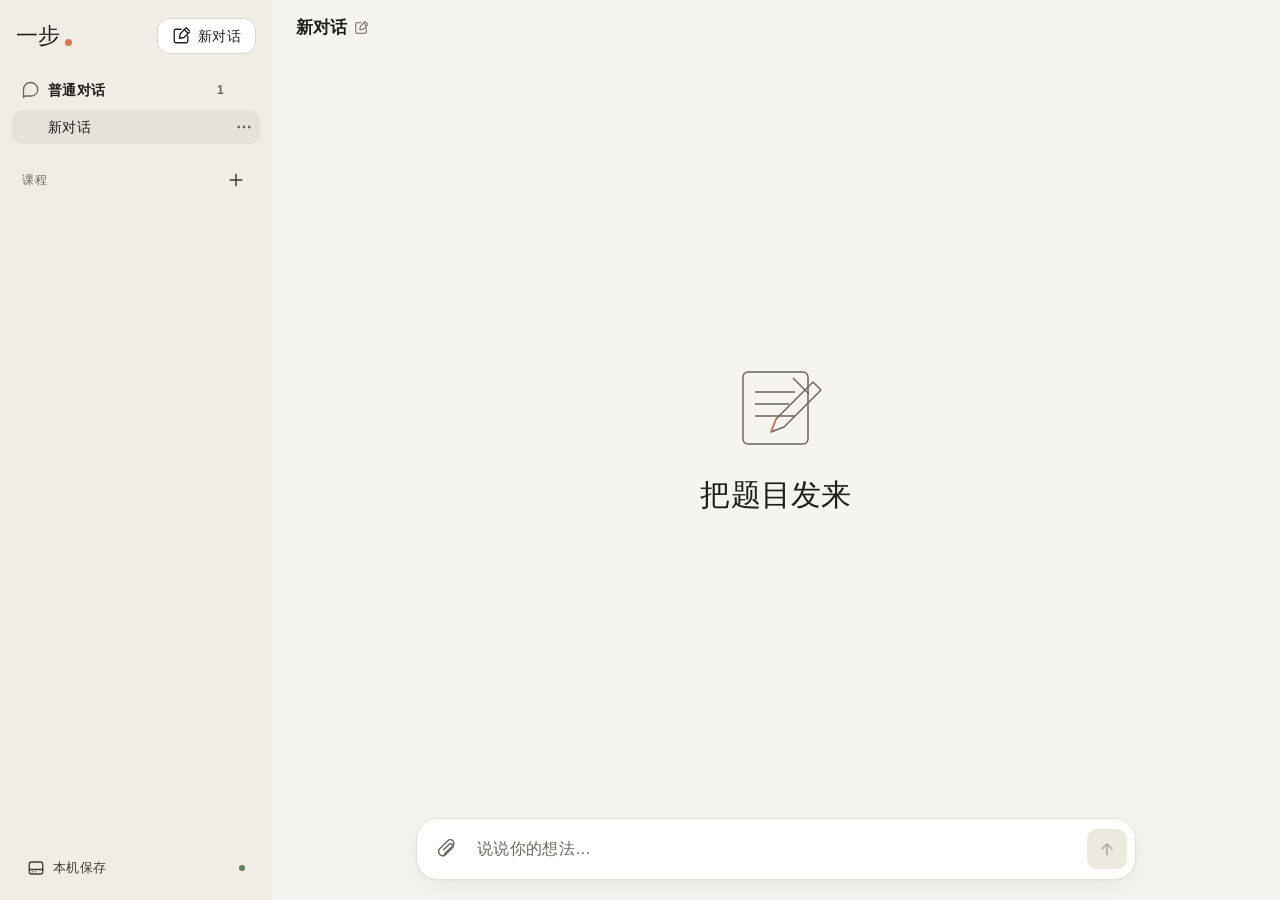
==== commit 5063f9eb: "Apply Claude theme to native iOS with adaptive appearance and preview captures" ====
--- a/prototype/index.html
+++ b/prototype/index.html
@@ -1,11 +1,11 @@
 <!doctype html>
 <html lang="zh-CN">
 <head>
-  <meta charset="utf-8"><meta name="viewport" content="width=device-width, initial-scale=1, viewport-fit=cover"><meta name="theme-color" content="#FFFCF6">
+  <meta charset="utf-8"><meta name="viewport" content="width=device-width, initial-scale=1, viewport-fit=cover"><meta name="theme-color" content="#F6F4EF" media="(prefers-color-scheme: light)"><meta name="theme-color" content="#1A1917" media="(prefers-color-scheme: dark)">
   <title>一步 · 从作业开始</title>
-  <link rel="icon" href="data:image/svg+xml,%3Csvg xmlns='http://www.w3.org/2000/svg' viewBox='0 0 64 64'%3E%3Crect width='64' height='64' rx='16' fill='%23FFFCF6'/%3E%3Cpath d='M16 34h32' stroke='%231D6B55' stroke-width='7' stroke-linecap='round'/%3E%3Ccircle cx='48' cy='20' r='4.5' fill='%231D6B55'/%3E%3C/svg%3E">
+  <link rel="icon" href="data:image/svg+xml,%3Csvg xmlns='http://www.w3.org/2000/svg' viewBox='0 0 64 64'%3E%3Crect width='64' height='64' rx='16' fill='%23F6F4EF'/%3E%3Cpath d='M16 34h32' stroke='%23D97757' stroke-width='7' stroke-linecap='round'/%3E%3Ccircle cx='48' cy='20' r='4.5' fill='%23D97757'/%3E%3C/svg%3E">
 <link rel="stylesheet" href="vendor/katex/katex.min.css"><link rel="stylesheet" href="workspace.css"><script src="vendor/katex/katex.min.js" defer></script><script src="math-render.js" defer></script><script src="images.js" defer></script><script src="store.js" defer></script><script src="workspace.js" defer></script>
-<link rel="stylesheet" href="reply-style.css">
+<link rel="stylesheet" href="reply-style.css"><link rel="stylesheet" href="claude-theme.css">
 </head>
 <body>
   <div class="yb-app">
--- a/prototype/claude-theme.css
+++ b/prototype/claude-theme.css
@@ -0,0 +1,73 @@
+/* 一步 · claude-theme.css（在 workspace.css、reply-style.css 之后加载）
+ * 依据：Claude 聊天产品的公开可见结构规律——暖白底 + 略深侧栏、居中窄阅读列、助手回复无气泡的正文排版、
+ * 用户消息为浅色圆角块、大圆角输入框、单一陶土色强调、其余全部中性暖灰。
+ * 说明：以下色值/尺寸是“依据我对 Claude 界面的认知所作的设计适配”，不是对 claude.ai 的实测。
+ */
+:root{
+ --paper:#F6F4EF;--side:#EFEDE6;--surface:#FFFFFF;--sunk:#ECE9E0;--paper-card:#FFFFFF;
+ --ink:#1F1E1B;--ink-2:#3D3B36;--ink-3:#6B675F;--ink-4:#A19D94;
+ --line:#E6E2D9;--line-strong:#DAD6C9;--line-hover:#C7C3B5;--field:#8F8D84;
+ --accent:#D97757;--accent-hover:#C9683F;--accent-press:#B85C38;--accent-soft:#F7E6DE;--accent-ink:#8A3F24;--danger:#C8453B;--warn-soft:#FBEFD9;--warn:#8A5A12;--on-accent:#FFFFFF;
+ --marker:transparent;--marker-line:transparent;--marker-edge:transparent;--marker-ink:var(--ink);
+ --hover:rgba(31,30,29,.05);--press:rgba(31,30,29,.09);--disabled-bg:#ECE9DF;--disabled-fg:#A8A69E;
+ --font-ui:-apple-system,BlinkMacSystemFont,"SF Pro Text","PingFang SC","Hiragino Sans GB","Microsoft YaHei UI","Noto Sans CJK SC",sans-serif;
+ --font-serif:"Songti SC","Noto Serif CJK SC","Source Han Serif SC",Georgia,"Times New Roman",serif;
+ --side-w:272px;--col:720px;--bubble-max:640px;--user-max:520px;
+ --r-bubble:16px;--r-composer:22px;--r-card:14px;
+ --sh-2:0 1px 2px rgba(31,30,29,.04),0 6px 20px rgba(31,30,29,.06);
+ --sh-3:0 4px 8px rgba(31,30,29,.05),0 20px 48px rgba(31,30,29,.14);
+ --scrim:rgba(31,30,29,.36);
+}
+::selection{background:var(--accent-soft);color:var(--ink)}
+body{background:var(--paper)}
+.yb-sidebar{border-right:0}
+.yb-topbar{border-bottom:0;background:var(--paper)}
+.yb-brand{font-family:var(--font-serif);font-weight:500;font-size:22px}
+.yb-brand-mark{background:var(--accent)}
+.yb-course.selected>.yb-course-heading>.yb-navrow{background:transparent;color:var(--ink);font-weight:600}
+.yb-session.selected{background:var(--hover);color:var(--ink);font-weight:500}
+@media(hover:hover){.yb-navrow:hover{background:var(--hover)}}
+.yb-session-inner{padding:2px 0}
+/* 用户消息：浅色圆角块，无尾角 */
+.yb-user{background:var(--sunk);color:var(--ink);border-radius:var(--r-bubble);padding:10px 16px}
+/* 老师回复：无框正文，衬线，宽松行距 */
+.yb-bubble{background:none;border:0;border-radius:0;padding:0;min-height:0;font-family:var(--font-serif);font-size:17px;line-height:1.75;color:var(--ink)}
+.yb-reply-part+.yb-reply-part>.yb-reply-wrap>.yb-bubble{margin-top:12px}
+.yb-bubble.is-lead{padding:0;background:none;border:0;font-weight:600;font-size:1em;color:var(--ink)}
+.yb-bubble.is-ask{padding:0 0 0 14px;border:0;border-left:2px solid var(--accent);border-radius:0;font-weight:500}
+.yb-bubble strong,.yb-bubble.is-lead strong{background:none;font-weight:650;padding:0}
+.yb-bubble.is-formula{padding:12px 16px;background:var(--surface);border:1px solid var(--line);border-radius:12px;box-shadow:none;min-height:0}
+/* 等待：三个中性小点，无气泡框 */
+.yb-wait-pill{background:none;border:0;padding:0;height:24px;border-radius:0}
+.yb-wait-pill i{background:var(--ink-3)}
+/* 输入区 */
+.yb-composer{border-color:var(--line-strong);border-radius:var(--r-composer);box-shadow:var(--sh-2)}
+.yb-composer:focus-within{border-color:var(--line-hover);box-shadow:var(--sh-2),0 0 0 3px rgba(193,95,60,.14)}
+.yb-send{border-radius:10px;background:var(--accent)}
+.yb-send:disabled{background:var(--disabled-bg);color:var(--disabled-fg)}
+.yb-welcome h1{font-family:var(--font-serif);font-weight:400;font-size:30px;line-height:40px}
+:where(button,a,summary,[tabindex]):focus-visible{outline-color:var(--accent)}
+@media(prefers-reduced-motion:reduce){*{animation-duration:.01ms!important;transition-duration:.01ms!important}}
+:root{--ok:#5E7F5A}
+.yb-save-dot{background:var(--ok)}
+
+/* 状态规则：每种状态只有一层表现 */
+.yb-user,.yb-paper,.yb-composer,.yb-formula{border:.5px solid var(--line)}
+.yb-user{border-color:transparent}
+.yb-fail{background:var(--warn-soft);color:var(--warn);border:0;border-radius:14px}
+.yb-dialog{border-radius:20px}
+@media(prefers-color-scheme:dark){:root{
+ color-scheme:dark;
+ --paper:#1A1917;--side:#211F1C;--surface:#262522;--sunk:#2E2C28;--paper-card:#262522;
+ --ink:#F2EFE8;--ink-2:#D8D4CA;--ink-3:#A8A398;--ink-4:#6F6B63;--line:#3A3833;--line-strong:#4A4741;--line-hover:#5A564F;
+ --accent:#E08A6C;--accent-soft:#3A2A24;--accent-ink:#F0B29C;--on-accent:#1A1917;--danger:#E5645A;--warn-soft:#3A2F1C;--warn:#E8C27A;
+ --hover:rgba(242,239,232,.06);--press:rgba(242,239,232,.10);--disabled-bg:var(--sunk);--disabled-fg:var(--ink-4);--sh-2:none;--scrim:rgba(0,0,0,.55)}}
+.yb-composer:focus-within{border-color:var(--line-hover);box-shadow:var(--sh-2),0 0 0 3px var(--hover)}
+.yb-sidebar-search:focus-within,.yb-search:focus-within,.yb-textfield:focus{border-color:var(--accent);box-shadow:0 0 0 3px var(--accent-soft)}
+.yb-toast{color:var(--paper)}
+.yb-send[data-mode=skip]:active{background:var(--accent-soft)}
+@media(hover:hover){
+ .yb-secondary:hover:not(:disabled),.yb-chip:hover:not(:disabled){background:var(--sunk)}
+ .yb-session.selected:hover{background:var(--press)}
+ .yb-send[data-mode=skip]:hover{background:var(--accent-soft)}
+}
